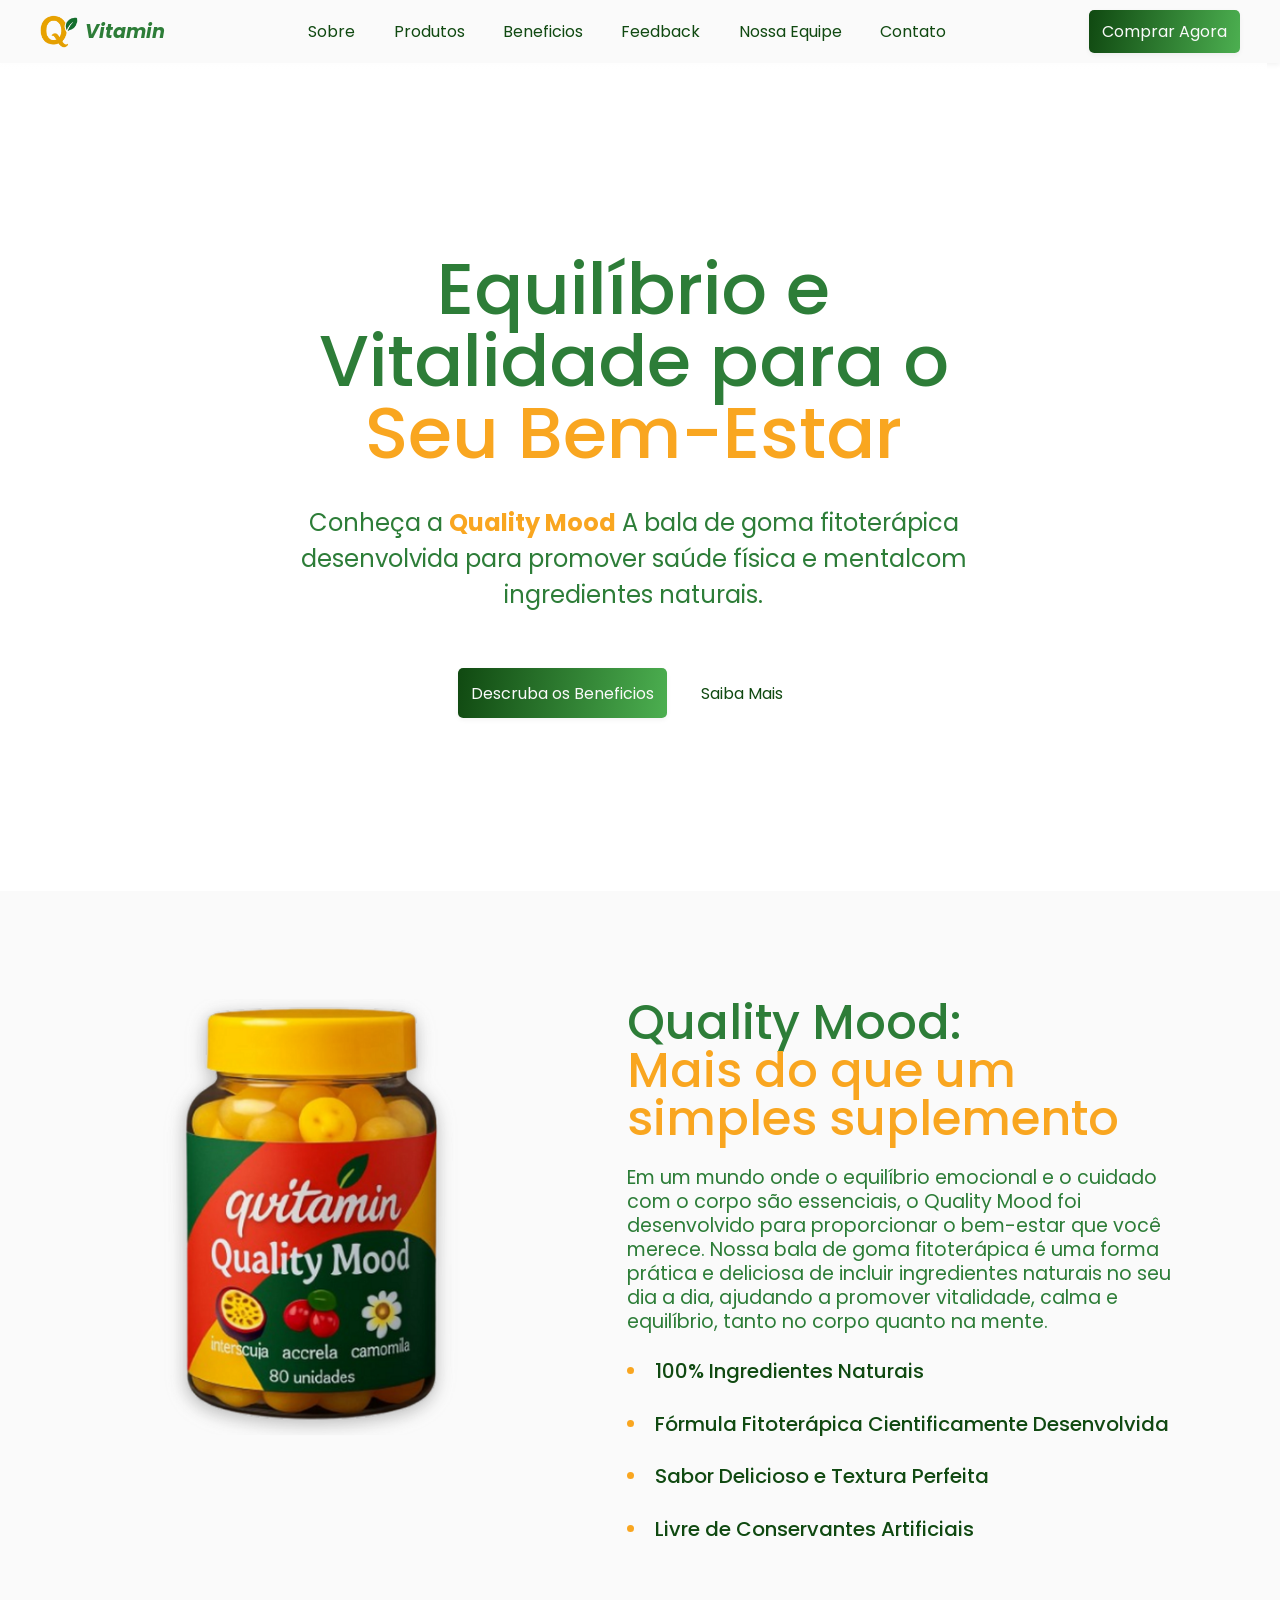
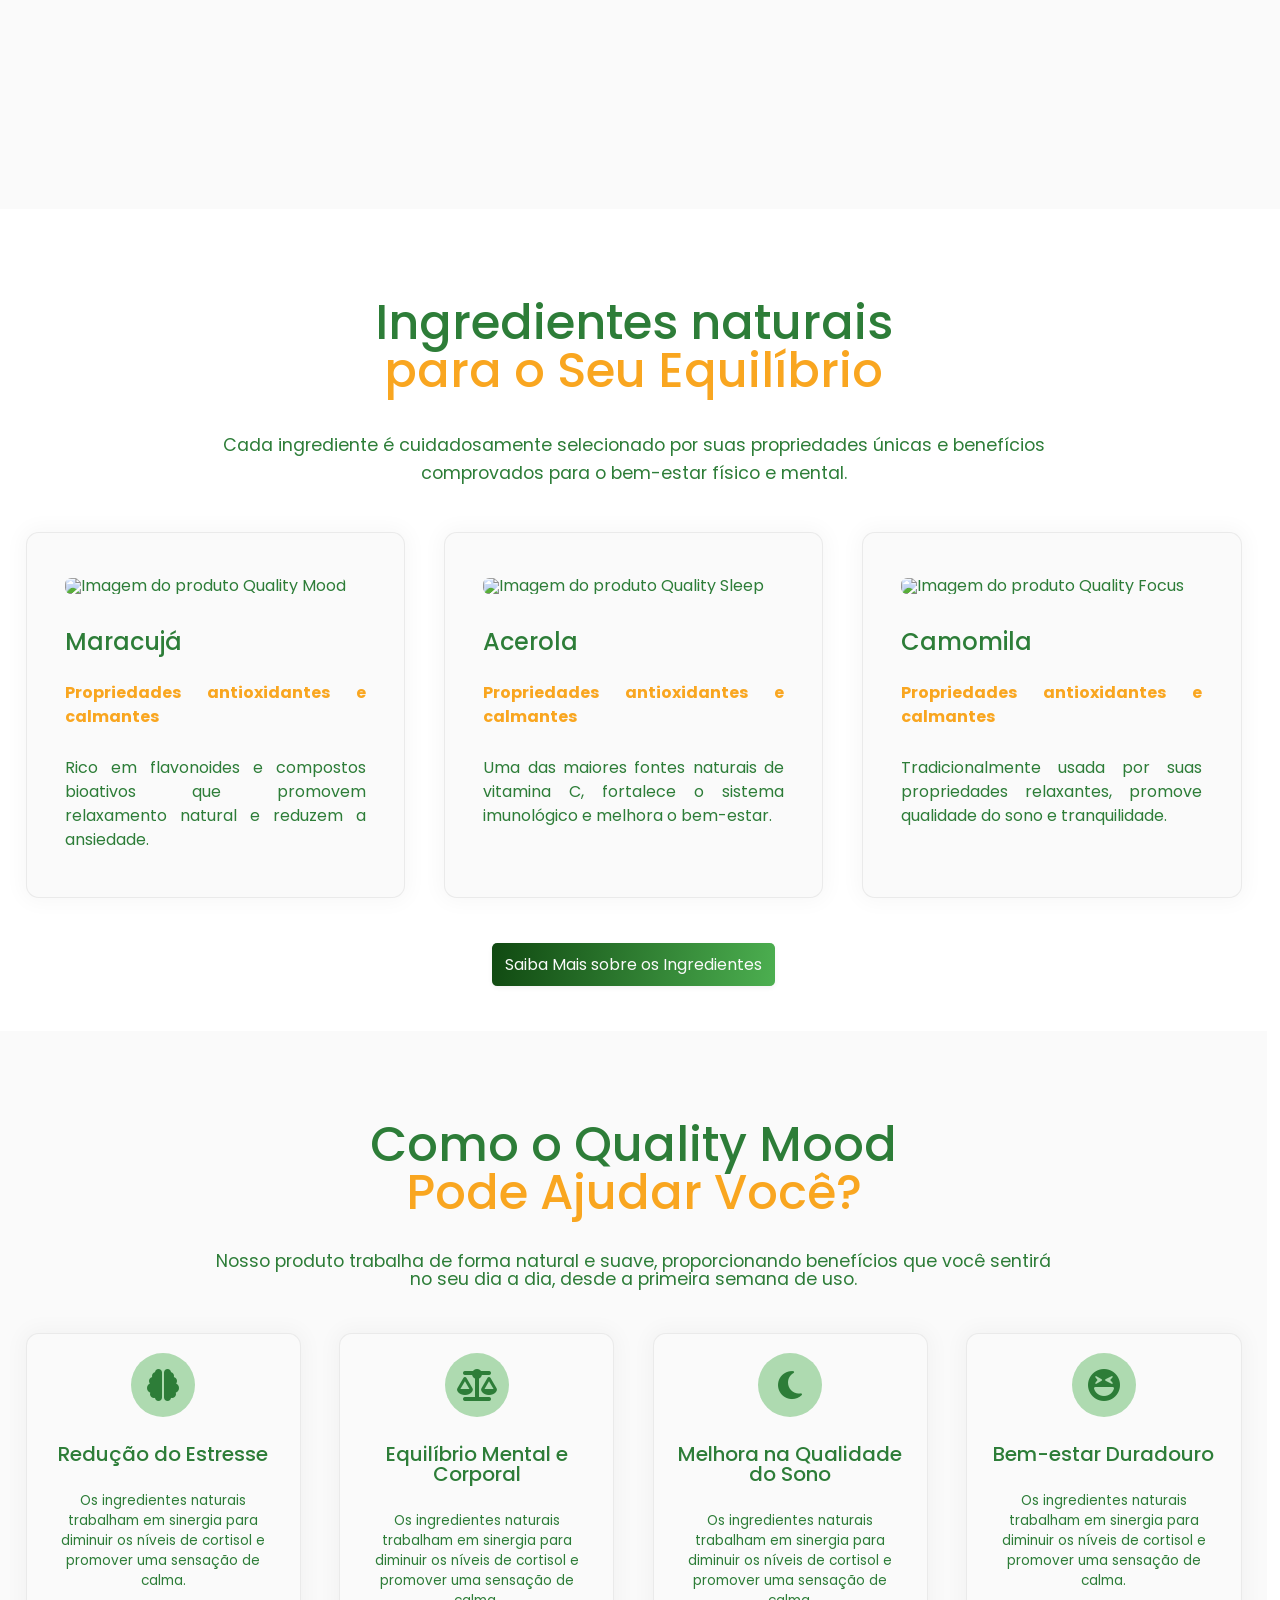
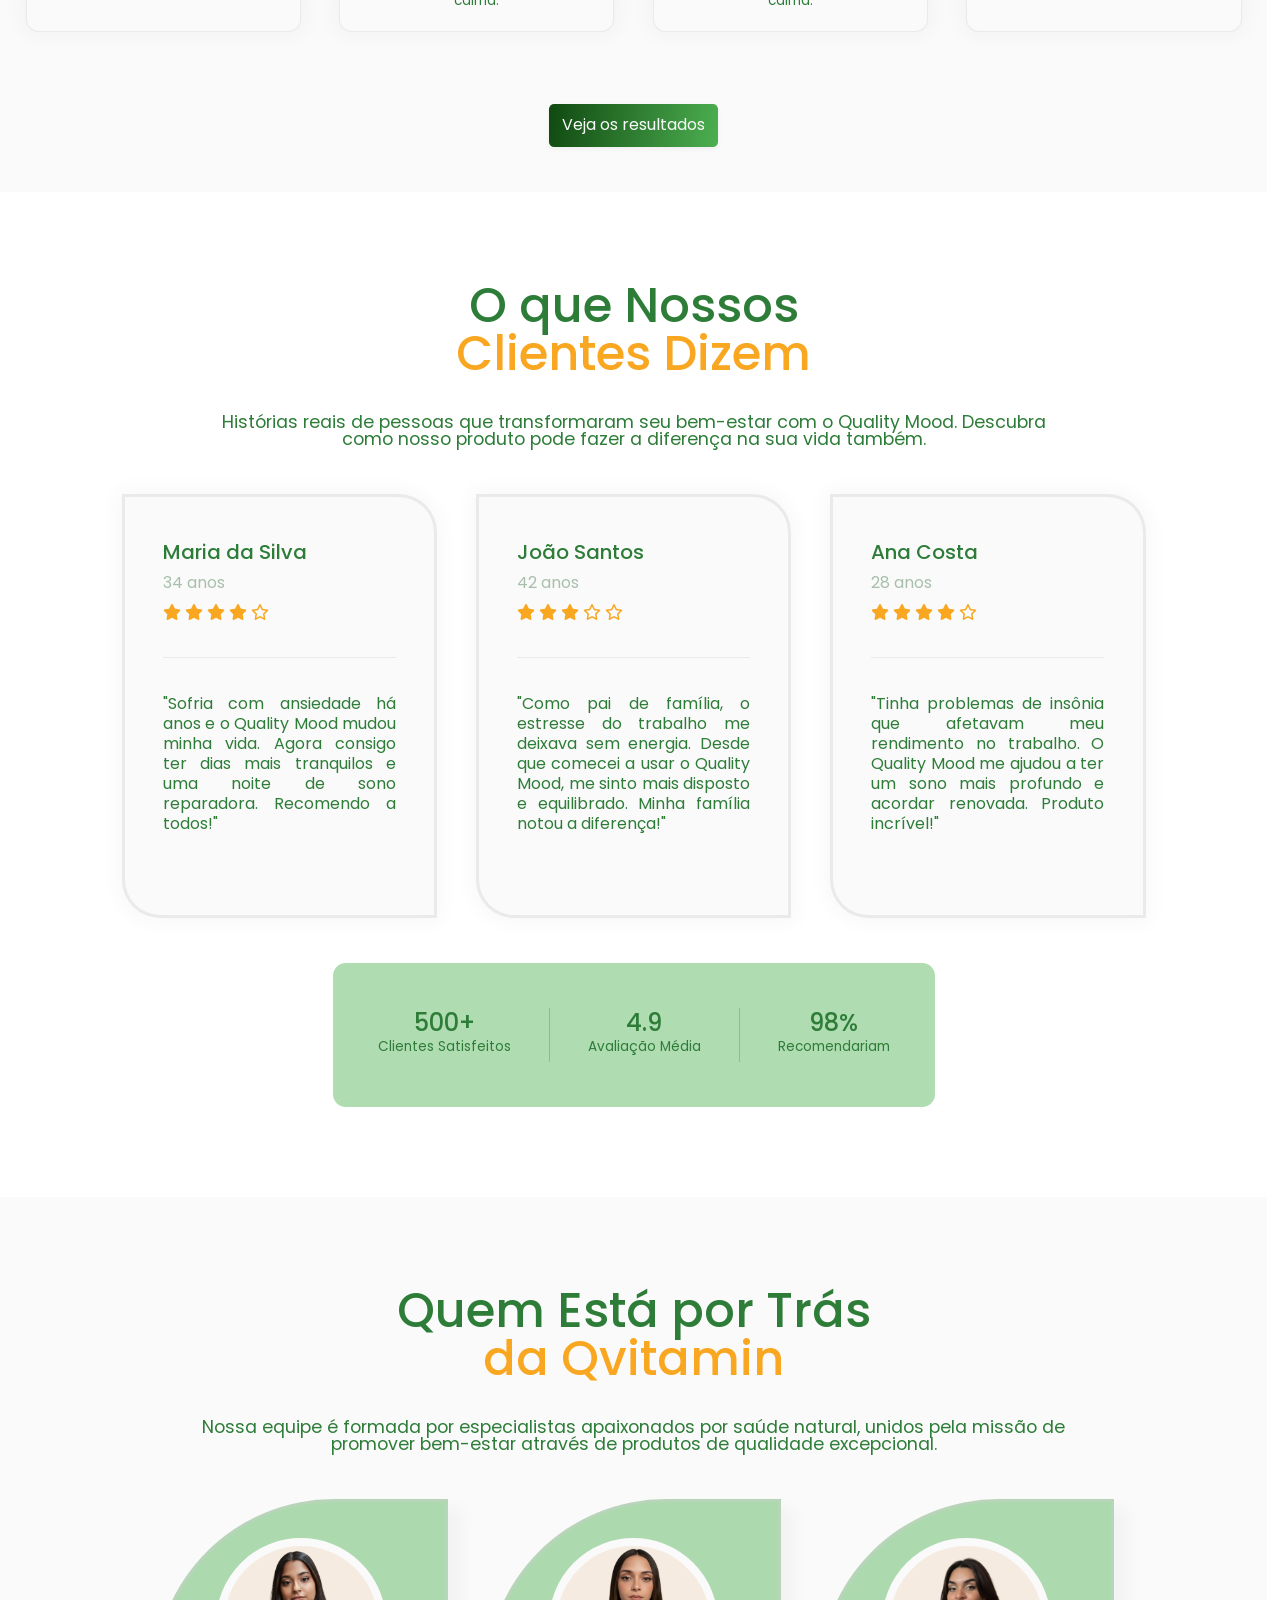
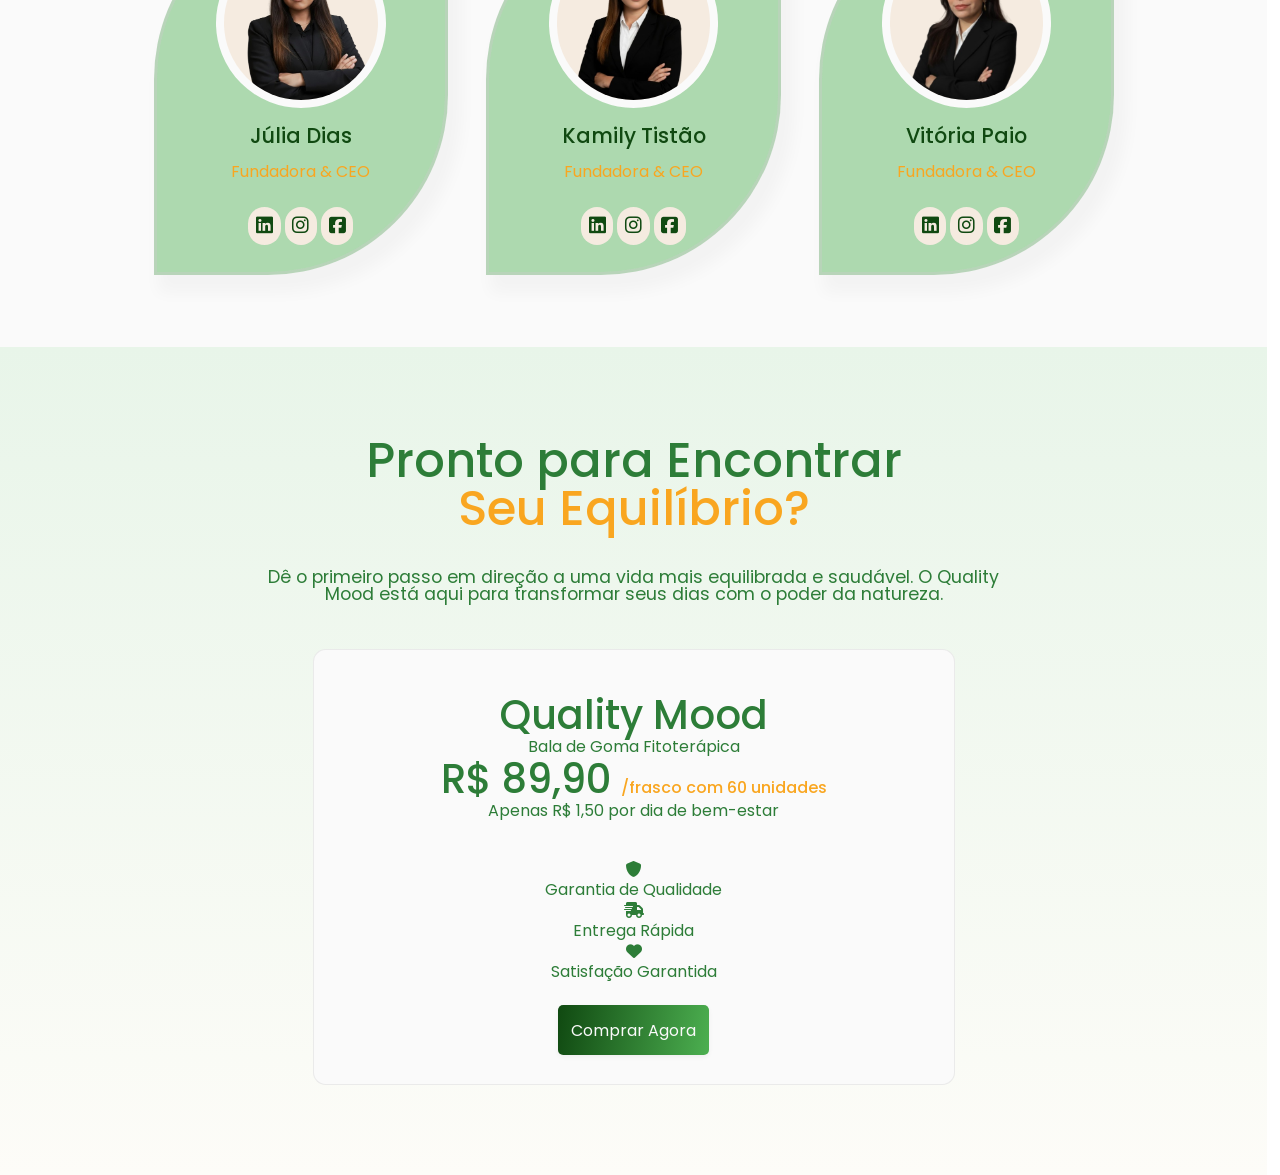
==== index.html @ 82fad027 "Atualizações em tamanhos" ====
<!DOCTYPE html>
<html lang="pt-br">

<head>
    <meta charset="UTF-8">
    <meta name="viewport" content="width=device-width, initial-scale=1.0">
    <meta name="description"
        content="Qvitamin apresenta o Quality Mood, a bala de goma fitoterápica feita com ingredientes naturais como maracujá, acerola e camomila. Promove equilíbrio, bem-estar, mais disposição e tranquilidade no dia a dia. Descubra uma forma saudável e deliciosa de cuidar de você.">
    <link rel="icon" type="image/png" href="../assets/img/logo.png">
    <link rel="stylesheet" href="./css/reset.css">
    <link rel="stylesheet" href="./css/style.css">
    <link rel="stylesheet" href="./css/default.css">
    <link rel="stylesheet" href="https://cdnjs.cloudflare.com/ajax/libs/font-awesome/6.5.0/css/all.min.css">
    <link rel="preconnect" href="https://fonts.googleapis.com">
    <link rel="preconnect" href="https://fonts.gstatic.com" crossorigin>
    <link
        href="https://fonts.googleapis.com/css2?family=Poppins:ital,wght@0,100;0,200;0,300;0,400;0,500;0,600;0,700;0,800;0,900;1,100;1,200;1,300;1,400;1,500;1,600;1,700;1,800;1,900&display=swap"
        rel="stylesheet">
    <title>QVitamin</title>
</head>

<body id="home">
    <header class="header-default">
        <nav>
            <div class="logo">
                <img src="./assets/img/logo.png" alt="Logo da QVitamin">
                <span>Vitamin</span>
            </div>
            <ul>
                <li><a href="#about">Sobre</a></li>
                <li><a href="#products">Produtos</a></li>
                <li><a href="#results">Beneficios</a></li>
                <li><a href="#feedback">Feedback</a></li>
                <li><a href="#about-team">Nossa Equipe</a></li>
                <li><a href="#">Contato</a></li>
            </ul>
            <a href="#" class="btn_default">Comprar Agora</a>
        </nav>
    </header>
    <main>
        <section class="hero">
            <div class="hero-section">
                <h1>Equilíbrio e Vitalidade para o <span>Seu Bem-Estar</span></h1>
                <p>Conheça a <span>Quality Mood</span> A bala de goma fitoterápica desenvolvida
                    para promover saúde física e mentalcom ingredientes naturais.</p>
                <a href="#" class="btn_default">Descruba os Beneficios</a>
                <a href="#" class="btn_second">Saiba Mais</a>
            </div>
        </section>
        <section class="section-about" id="about">
            <figure>
                <img src="./assets/img/real-product.svg" alt="Imagem do produto Quality Mood">
            </figure>
            <aside>
                <h2 class="subtitle">Quality Mood:</h2>
                <h2 class="subtitle"><span>Mais do que um simples suplemento</span></h2>
                <p>
                    Em um mundo onde o equilíbrio emocional e o cuidado com o corpo são essenciais, o Quality Mood foi
                    desenvolvido para proporcionar o bem-estar que você merece. Nossa bala de goma fitoterápica é uma
                    forma prática e deliciosa de incluir ingredientes naturais no seu dia a dia, ajudando a promover
                    vitalidade, calma e equilíbrio, tanto no corpo quanto na mente.
                </p>
                <li>100% Ingredientes Naturais</li>
                <li>Fórmula Fitoterápica Cientificamente Desenvolvida</li>
                <li>Sabor Delicioso e Textura Perfeita</li>
                <li>Livre de Conservantes Artificiais</li>
            </aside>
        </section>
        <section class="section-products" id="products">
            <header>
                <h2 class="subtitle">Ingredientes naturais</h2>
                <h2 class="subtitle"><span>para o Seu Equilíbrio</span></h2>
                <p>Cada ingrediente é cuidadosamente selecionado por suas propriedades únicas e benefícios</p>
                <p>comprovados para o bem-estar físico e mental.</p>
            </header>
            <div>
                <article>
                    <img src="./assets/img/img_product_maracurjá.jpg" alt="Imagem do produto Quality Mood">
                    <h2>Maracujá</h2>
                    <p><span>Propriedades antioxidantes e calmantes</span></p>
                    <p>Rico em flavonoides e compostos bioativos que promovem relaxamento natural e reduzem a ansiedade.
                    </p>
                </article>
                <article>
                    <img src="./assets/img/img_product_acerola_3.jpg" alt="Imagem do produto Quality Sleep">
                    <h2>Acerola</h2>
                    <p><span>Propriedades antioxidantes e calmantes</span></p>
                    <p>Uma das maiores fontes naturais de vitamina C, fortalece o sistema imunológico e melhora o
                        bem-estar.</p>
                </article>
                <article>
                    <img src="./assets/img/img_product_camomila.jpg" alt="Imagem do produto Quality Focus">
                    <h2>Camomila</h2>
                    <p><span>Propriedades antioxidantes e calmantes</span></p>
                    <p>Tradicionalmente usada por suas propriedades relaxantes, promove qualidade do sono e
                        tranquilidade.</p>
                </article>
            </div>
            <div class="btn_center">
                <a href="#" class="btn_default">Saiba Mais sobre os Ingredientes</a>
            </div>
        </section>
        <section class="section-results" id="results">
            <header>
                <h2 class="subtitle">Como o Quality Mood</h2>
                <h2 class="subtitle"><span>Pode Ajudar Você?</span></h2>
                <p>Nosso produto trabalha de forma natural e suave, proporcionando benefícios que você sentirá</p>
                <p>no seu dia a dia, desde a primeira semana de uso.</p>
            </header>
            <div>
                <article>
                    <i class="fa-solid fa-brain" alt="Icone Cerebro"></i>
                    <h3>Redução do Estresse</h3>
                    <p>Os ingredientes naturais trabalham em sinergia para diminuir os níveis de cortisol e promover uma
                        sensação de calma.</p>
                </article>
                <article>
                    <i class="fa-solid fa-scale-balanced" alt="Icone Balança"></i>
                    <h3>Equilíbrio Mental e Corporal</h3>
                    <p>Os ingredientes naturais trabalham em sinergia para diminuir os níveis de cortisol e promover uma
                        sensação de calma.</p>
                </article>
                <article>
                    <i class="fa-solid fa-moon" alt="Icone Lua"></i>
                    <h3>Melhora na Qualidade do Sono</h3>
                    <p>Os ingredientes naturais trabalham em sinergia para diminuir os níveis de cortisol e promover uma
                        sensação de calma.</p>
                </article>
                <article>
                    <i class="fa-solid fa-face-laugh-squint" alt="Icone happy"></i>
                    <h3>Bem-estar Duradouro</h3>
                    <p>Os ingredientes naturais trabalham em sinergia para diminuir os níveis de cortisol e promover uma
                        sensação de calma.</p>
                </article>
            </div>
            <div class="btn_center">
                <a href="#" class="btn_default">Veja os resultados</a>
            </div>
        </section>
        <section class="section-feedback" id="feedback">
            <header>
                <h2 class="subtitle">O que Nossos</h2>
                <h2 class="subtitle"><span>Clientes Dizem</span></h2>
                <p>Histórias reais de pessoas que transformaram seu bem-estar com o Quality Mood. Descubra</p>
                <p>como nosso produto pode fazer a diferença na sua vida também.</p>
            </header>
            <div>
                <article>
                    <h3>Maria da Silva</h3>
                    <p>34 anos</p>
                    <span>
                        <i class="fa-solid fa-star" alt="Icone Estrela"></i>
                        <i class="fa-solid fa-star" alt="Icone Estrela"></i>
                        <i class="fa-solid fa-star" alt="Icone Estrela"></i>
                        <i class="fa-solid fa-star" alt="Icone Estrela"></i>
                        <i class="fa-regular fa-star" alt="Icone Estrela"></i>
                    </span>
                    <span>
                        <p>"Sofria com ansiedade há anos e o Quality Mood mudou minha vida. Agora consigo ter dias mais
                            tranquilos e uma noite de sono reparadora. Recomendo a todos!"</p>
                    </span>
                </article>
                <article>
                    <h3>João Santos</h3>
                    <p>42 anos</p>
                    <span>
                        <i class="fa-solid fa-star" alt="Icone Estrela"></i>
                        <i class="fa-solid fa-star" alt="Icone Estrela"></i>
                        <i class="fa-solid fa-star" alt="Icone Estrela"></i>
                        <i class="fa-regular fa-star" alt="Icone Estrela"></i>
                        <i class="fa-regular fa-star" alt="Icone Estrela"></i>
                    </span>
                    <span>
                        <p>"Como pai de família, o estresse do trabalho me deixava sem energia. Desde que comecei a usar
                            o
                            Quality Mood, me sinto mais disposto e equilibrado. Minha família notou a diferença!"</p>
                    </span>
                </article>
                <article>
                    <h3>Ana Costa</h3>
                    <p>28 anos</p>
                    <span>
                        <i class="fa-solid fa-star" alt="Icone Estrela"></i>
                        <i class="fa-solid fa-star" alt="Icone Estrela"></i>
                        <i class="fa-solid fa-star" alt="Icone Estrela"></i>
                        <i class="fa-solid fa-star" alt="Icone Estrela"></i>
                        <i class="fa-regular fa-star" alt="Icone Estrela"></i>
                    </span>
                    <span>
                        <p>"Tinha problemas de insônia que afetavam meu rendimento no trabalho. O Quality Mood me ajudou
                            a
                            ter um sono mais profundo e acordar renovada. Produto incrível!"</p>
                    </span>
                </article>
            </div>
            <div class="card-media-feedback" id="">
                <article>
                    <h2>500+</h2>
                    <p>Clientes Satisfeitos</p>
                </article>
                <span></span>
                <article>
                    <h2>4.9</h2>
                    <p>Avaliação Média</p>
                </article>
                <span></span>
                <article>
                    <h2>98%</h2>
                    <P>Recomendariam</P>
                </article>
            </div>
        </section>
        <section class="section-team">
            <header>
                <h2 class="subtitle">Quem Está por Trás</h2>
                <h2 class="subtitle"><span>da Qvitamin</span></h2>
                <p>Nossa equipe é formada por especialistas apaixonados por saúde natural, unidos pela missão de</p>
                <p>promover bem-estar através de produtos de qualidade excepcional.</p>
            </header>
            <div>
                <article>
                    <img src="./assets/img/img_team_1.png" alt="Imagem do membro da equipe">

                    <h3>Júlia Dias</h3>
                    <p>Fundadora & CEO</p>
                    <span>
                        <a href="#"><i class="fa-brands fa-linkedin" alt="Icone Linkedin"></i></a>
                        <a href="#"><i class="fa-brands fa-instagram" alt="Icone Instagram"></i></a>
                        <a href=""><i class="fa-brands fa-square-facebook"></i></a>
                    </span>
                </article>
                <article>
                    <img src="./assets/img/img_team_2.png" alt="Imagem do membro da equipe">
                    <h3>Kamily Tistão</h3>
                    <p>Fundadora & CEO</p>
                    <span>
                        <a href="#"><i class="fa-brands fa-linkedin" alt="Icone Linkedin"></i></a>
                        <a href="#"><i class="fa-brands fa-instagram" alt="Icone Instagram"></i></a>
                        <a href=""><i class="fa-brands fa-square-facebook"></i></a>
                    </span>
                </article>
                <article>
                    <img src="./assets/img/img_team_3.png" alt="Imagem do membro da equipe">

                    <h3>Vitória Paio</h3>
                    <p>Fundadora & CEO</p>
                    <span>
                        <a href="#"><i class="fa-brands fa-linkedin" alt="Icone Linkedin"></i></a>
                        <a href="#"><i class="fa-brands fa-instagram" alt="Icone Instagram"></i></a>
                        <a href=""><i class="fa-brands fa-square-facebook"></i></a>
                    </span>
                </article>
        </section>
        <section class="section-buy">
            <header>
                <h2 class="subtitle">Pronto para Encontrar</h2>
                <h2 class="subtitle"><span>Seu Equilíbrio?</span></h2>
                <p>Dê o primeiro passo em direção a uma vida mais equilibrada e saudável. O Quality</p>
                <p>Mood está aqui para transformar seus dias com o poder da natureza.</p>
            </header>
            <div class="section-buy-content">
                <div class="section-buy-price">
                    <h3>Quality Mood</h3>
                    <p>Bala de Goma Fitoterápica</p>
                    <h3>R$ 89,90 <span> /frasco com 60 unidades</span></h3>
                    <p><span>Apenas R$ 1,50 por dia de bem-estar</span></p>
                </div>
                <div class="section-buy-info">
                    <i class="fa-solid fa-shield"></i>
                    <p>Garantia de Qualidade</p>
                    <i class="fa-solid fa-truck-fast"></i>
                    <p>Entrega Rápida</p>
                    <i class="fa-solid fa-heart"></i>
                    <p>Satisfação Garantida</p>
                </div>
                <div class="btn_center">
                    <a href="#" class="btn_default">Comprar Agora</a>
                </div>
            </div>
        </section>
    </main>
    <footer>

    </footer>
</body>
---- css/style.css ----
/* Animação para o Texto */
@keyframes fadeUp {
    from {
        opacity: 0;
        transform: translateY(2vw);
        /* começa mais abaixo */
    }
    to {
        opacity: 1;
        transform: translateY(0);
        /* posição normal */
    }
}
 html {
    scroll-behavior: smooth;
}

/* Global Styles */
body {
    font-family: 'Poppins', sans-serif;
    margin: 0;
    padding: 0;
}
/* Header Styles */
.header-default {
    background-color: #fafafa;
    color: #104911;
    text-align: center;
    padding: 10px 40px;
    box-shadow: 0 2px 5px rgba(0, 0, 0, 0.05);
}
nav {
    display: flex;
    justify-content: space-between;
    align-items: center;
}
nav ul {
    list-style: none;
    display: flex;
    gap: 3vw;
}
nav ul li a {
    text-decoration: none;
    font-size: 1rem;
    transition: color 0.3s;
    color: #104911;
}
nav ul li a:hover {
    color: #4CAF50;
    font-weight: bold;
}

/*Logo Styles*/
.logo {
    display: flex;
    align-items: center;
    gap: 0.5vw;
}
.logo img {
    width: 3vw;
}
.logo span {
    font-weight: bold;
    font-style: italic;
    color: #2d7d38;
    font-size: 1.2rem;
}

/* Button Styles */
.btn_default {
    background: linear-gradient(99deg, #104911, #4CAF50);
    color: #fafafa;
    padding: 1.5vh 1vw;
    border-radius: 0.4vw;
    box-shadow: 0 2px 5px rgba(0, 0, 0, 0.05);
    text-decoration: none;
    transition: 0.5s;
}
.btn_default:hover {
    transform: scale(1.01);
    font-weight: bold;
}

/* Main Content Styles */
.hero {
    width: 99vw;
    height: 92vh;
    display: flex;
    align-items: center;
    flex-direction: column;
    justify-content: center;
    background-image: linear-gradient(rgba(255, 255, 255, 0.933), rgba(255, 255, 255, 0.801)), url(../assets/img/img_Content_1.jpg);
    background-size: cover;
    background-position: center;
    background-repeat: no-repeat;
    background-attachment: fixed;
}
.hero-section {
    width: 55vw;
    text-align: center;
    position: relative;
    color: #2d7d38;
}
.hero-section h1 {
    font-size: 4.5rem;
    margin-block-end: 4vh;
    animation: fadeUp 1.5s ease-out;
}
.hero-section h1 span {
    color: #F9A620;
}
.hero-section p {
    font-size: 1.5rem;
    line-height: 2rem;
    line-height: 1.5;
    margin-block-end: 8vh;
    animation: fadeUp 1.5s ease-out;
}
.hero-section p span {
    font-weight: bold;
    color: #F9A620;
}
.hero-section a {
    margin: 0.2vw;
}
.btn_second {
    background: rgba(255, 255, 255, 0.9);
    color: #104911;
    padding: 1.5vh 2vw;
    border-radius: 6px;
    text-decoration: none;
    transition: 0.5s;
}
.btn_second:hover {
    background: #F9A620;
    color: #fafafa;
    transform: scale(1.01);
    font-weight: bold;
}

/*Section-About */
.section-about {
    /* width: 99vw; */
    height: 90vh;
    display: flex;
    padding-block-start: 12vh;
    justify-content: center;
    background-color: #fafafa;
    gap: 3vw;
    color: #2d7d38;
}
.section-about figure {
    width: 40vw;
    height: 80vh;
    display: flex;
    align-items: start;
    justify-content: center;
    /* background-color: #ccc;
    border-radius: 1vw;
    box-shadow: 0px 0px 20px 10px rgba(0, 0, 0, 0.05); */
}
.section-about figure img {
    width: 35vw;
}
.section-about aside{
    width: 45vw;
    padding: 0 2vw;
    /* background-color: aqua; */
}
.section-about p {
    font-size: 1.2rem;
    line-height: 1.5rem;
    margin-block-start: 2.5vh;
}
.section-about aside li{
    list-style: inside;
    margin-block-start: 2.5vh;
    line-height: 1.5;
    font-size: 1.25rem;
    font-weight: 500;
    color: #104911;
}
.section-about aside li::marker{
    color: #F9A620;
}

/* Product Section */
.section-products {
    width: 99vw;
    display: flex;
    flex-direction: column;
    align-items: center;
    text-align: center;
    padding-block: 10vh 0;
    background-color: #fff;
    color: #2d7d38;
}
.section-products header{
    width: 99vw;
}
.section-products header h2 span{
    display: block;
    margin-block-end: 4vh;
}
.section-products p{
    font-size: 1.1rem;
    line-height: 1.75rem;
    animation: fadeUp 1.5s ease-out;
}
.section-products div{
    width: 95vw;
    padding: 5vh 0;
    display: flex;
    gap: 3vw;
    justify-content: space-between;
}
.section-products article{
    width: 30vw;
    padding: 5vh 3vw;
    border-radius: 1vw;
    background-color: #fafafa;
    border: solid 1px #cccccc59;
    text-align:justify;
    transition: all 0.5s ease; 
    box-shadow: 0 0 1.25rem 0.3125rem rgba(0, 0, 0, 0.03);
}
.section-products article:hover{
    transform: translateY(-0.5rem);
    background-color: #f5ebe04b;
    box-shadow: 0 1rem 1.25rem rgba(0, 0, 0, 0.03);
}
.section-products article img{
    width: 23.5vw;
    border-radius: 0.5vw;
    margin-block-end: 4vh;
}
.section-products article p span{
    font-weight: bold;
    color: #F9A620;
}
.section-products article p{
    font-size: 1rem;
    line-height: 1.5rem;
    margin-block-start: 3vh;
    color: #2d7d38;
}
.section-products .btn_center{
    display: flex;
    justify-content: center;
    padding: 0 0 5vh;
}

/* Section Results */
.section-results{
    width: 99vw;
    display: flex;
    flex-direction: column;
    align-items: center;
    text-align: center;
    padding-block: 10vh 0;
    background-color: #fafafa;
    color: #2d7d38;
}
.section-results header{
    width: 99vw;
}
.section-results header h2 span{
    display: block;
    margin-block-end: 4vh;
}
.section-results div{
    width: 95vw;
    padding: 5vh 0;
    display: flex;
    gap: 3vw;
    justify-content: space-between;
}
.section-results article{
    padding: 1.5vw;
    display: flex;
    flex-direction: column;
    align-items: center;
    gap: 3vh;
    border-radius: 1vw;
    background-color: #fafafa;
    border: solid 1px #cccccc59;
    transition: all 0.5s ease; 
    box-shadow: 0 0 1.25rem 0.3125rem rgba(0, 0, 0, 0.03);
}
.section-results header p{
    font-size: 1.1rem;
    animation: fadeUp 1.5s ease-out;
}
.section-results article p{
    font-size: 0.85rem;
    line-height: 1.25rem;
    animation: fadeUp 1.5s ease-out;
}
.section-results article i{
    width: 5vw;
    height: 5vw;
    font-size: 2rem;
    display: flex;
    align-items: center;
    justify-content: center;
    border-radius: 50vw;
    background-color: #4caf5070;
    transition: all 0.5s ease; 
}
.section-results article:hover{
    background-color: #4caf50;
    color: #fafafa;
    transform: translateY(-0.5rem);
    box-shadow: 0 0 1.25rem 0.3125rem rgba(0, 0, 0, 0.03);
}
.section-results article:hover i{
    background-color: #fafafa;
    color: #4caf50;
    transform: rotate(10deg) scale(1.1);
}
.section-results .btn_center{
    display: flex;
    justify-content: center;
    padding: 3vh 0 5vh;
}

/*section Feedback */

.section-feedback{
    width: 99vw;
    display: flex;
    flex-direction: column;
    align-items: center;
    text-align: center;
    padding: 10vh 0 10vh 0;
    background-color: #fff;
    color: #2d7d38;
}
.section-feedback header{
    width: 99vw;
}
.section-feedback header h2 span{
    display: block;
    margin-block-end: 4vh;
}
.section-feedback header p{
    font-size: 1.1rem;
    animation: fadeUp 1.5s ease-out;
}
.section-feedback div{
    width: 80vw;
    padding: 5vh 0;
    display: flex;
    gap: 3vw;
    justify-content: space-between;
}
.section-feedback article{
    width: 25vw;
    padding: 5vh 3vw;
    display: flex;
    flex-direction: column;
    background-color: #fafafa;
    border: solid 3px #cccccc59;
    border-radius: 0 3vw 0 3vw;
    text-align:justify;
    transition: all 0.5s ease; 
    box-shadow: 0 0 1.25rem 0.3125rem rgba(0, 0, 0, 0.03);
}   
.section-feedback article p{
    font-size: 1rem;
    line-height: 1.5rem;
    color: #a8bfab;
    padding: 1vh 0;
}
.section-feedback article span p{
    font-size: 1rem;
    line-height: 1.25rem;
    padding: 4vh 0 0 0;
    color: #2d7d38;
    border-top: solid 1px #cccccc59;
}
.section-feedback article span{
    color: #F9A620;
    margin: 0 0 4vh;
}
.section-feedback article:hover{
    border-color: #4caf50;
    transform: scale(1.02);
    transform: rotate(1deg) scale(1.02);
    box-shadow: 0 0 1.25rem 0.3125rem rgba(0, 0, 0, 0.03);
}
.section-feedback .card-media-feedback{
    width: 40vw;
    display: flex;
    justify-content: center;
    align-items: center;
    gap: 3vw;
    padding: 5vh;     
    background-color: #4caf5070;
    border-radius: 1vw;
}
.section-feedback .card-media-feedback article{
    width: auto;
    padding: 0;
    background-color: transparent;
    border: none;
    box-shadow: none;
    text-align: center;
}
.section-feedback .card-media-feedback article p{
    color: #2d7d38;
    font-size: 0.85rem;
    padding: 0;
}
.section-feedback .card-media-feedback article:hover{
    border: none;
    transform: none;
    box-shadow: none;
}
.section-feedback .card-media-feedback span{
    height: 6vh;
    width: 0.01vw;
    background-color: rgba(46, 125, 50, 0.3);
}

/*Section Team */

.section-team{
    width: 99vw;
    display: flex;
    flex-direction: column;
    align-items: center;
    text-align: center;
    padding-block: 10vh 0;
    background-color: #fafafa;
    color: #2d7d38;
}
.section-team header{
    width: 99vw;
}
.section-team header h2 span{
    display: block;
    margin-block-end: 4vh;
}
.section-team header p{
    font-size: 1.1rem;
    animation: fadeUp 1.5s ease-out;
}
.section-team div{
    width: 75vw;
    padding: 5vh 0 8vh;
    display: flex;
    gap: 3vw;
    align-items: center;
    justify-content: space-between;
}
.section-team article{
    width: 25vw;
    padding: 4vh 1vw;
    display: flex;
    flex-direction: column;
    align-items: center;
    gap: 2vh;
    border-radius: 1vw;
    border: solid 3px #cccccc59;
    background-color: #4caf5070;
    border-radius: 20vh 0 20vh 0;
    box-shadow: 0.56rem 0.81rem 1rem 0.31rem rgba(0, 0, 0, 0.03);
    transition: all 0.5s ease-out; 
}
.section-team article img{
    width: 12vw;
    border-radius: 50vw;    
    border: solid 0.5rem #fafafa;
    background: linear-gradient(to bottom, #e8f5e9, #fdfcf8);
    background: #f5ebe0;
    transition: all 0.5s ease-out; 
}
.section-team article:hover{
    transform: scale(1.01);
    box-shadow: 0 0 1.25rem 0.3125rem rgba(0, 0, 0, 0.03);
}
.section-team article:hover img{
    border: solid 0.5rem #f5ebe0;
}
.section-team article h3{
    font-size: 1.3rem;
    color: #104911;
}
.section-team article p{
    font-size: 1rem;
    color: #F9A620;
    margin-block-end: 2vh;
}
.section-team article span a{
    color: #104911;
    font-size: 1.2rem;
    gap: 1vw;    
    transition: all 0.5s ease-out; 
    background-color: #f5ebe0;
    padding: 0.6vh 0.6vw;
    border-radius: 50vw;
}
.section-team article span a:hover{
    color: #f5ebe0;
    background-color: #F9A620;

}

/* Section buy*/
.section-buy{
    width: 99vw;
    display: flex;
    flex-direction: column;
    align-items: center;
    justify-content: center;
    text-align: center;
    padding-block: 10vh 10vh;
    background: linear-gradient(to bottom, #e8f5e9, #fdfcf8);
    color: #2d7d38;
}
.section-buy header{
    width: 99vw;
    margin-block-end: 5vh;
}
.section-buy h2 span{
    display: block;
    margin-block-end: 4vh;
}
.section-buy p{
    font-size: 1.1rem;
    animation: fadeUp 1.5s ease-out;
}
.section-buy .section-buy-content{
    width: 50vw;
    display: flex;
    align-items: center;
    justify-content: center;
    flex-direction: column;
    gap: 3vw;
    padding: 5vh 0;
    border-radius: 1vw;
    background-color: #fafafa;
    border: solid 1px #cccccc59;
}
.section-buy .section-buy-content p{
    font-size: 1rem;
    line-height: 1.5rem;
    color: #2d7d38;
}
.section-buy .section-buy-price h3{
    font-size: 2.5rem;
}
.section-buy .section-buy-price h3 span{
    font-size: 1rem;
    color: #F9A620;
}
---- css/default.css ----
h1 {
  font-size: 2rem; /* tamanho base para qualquer h1 */
  font-weight: 500;
}
h2 {
  font-size: 1.5rem;
  font-weight: 500;
}
h3 {
  font-size: 1.25rem;
  font-weight: 500;
}
.subtitle {
    font-size: 3rem;
    color: #2d7d38;
    animation: fadeUp 1.5s ease-out;
}
.subtitle span {
    color: #F9A620;
}
/* 
    background: #4CAF50;
    background: radial-gradient(circle, rgba(76, 175, 80, 1) 0%, rgba(16, 73, 17, 1) 100%); */
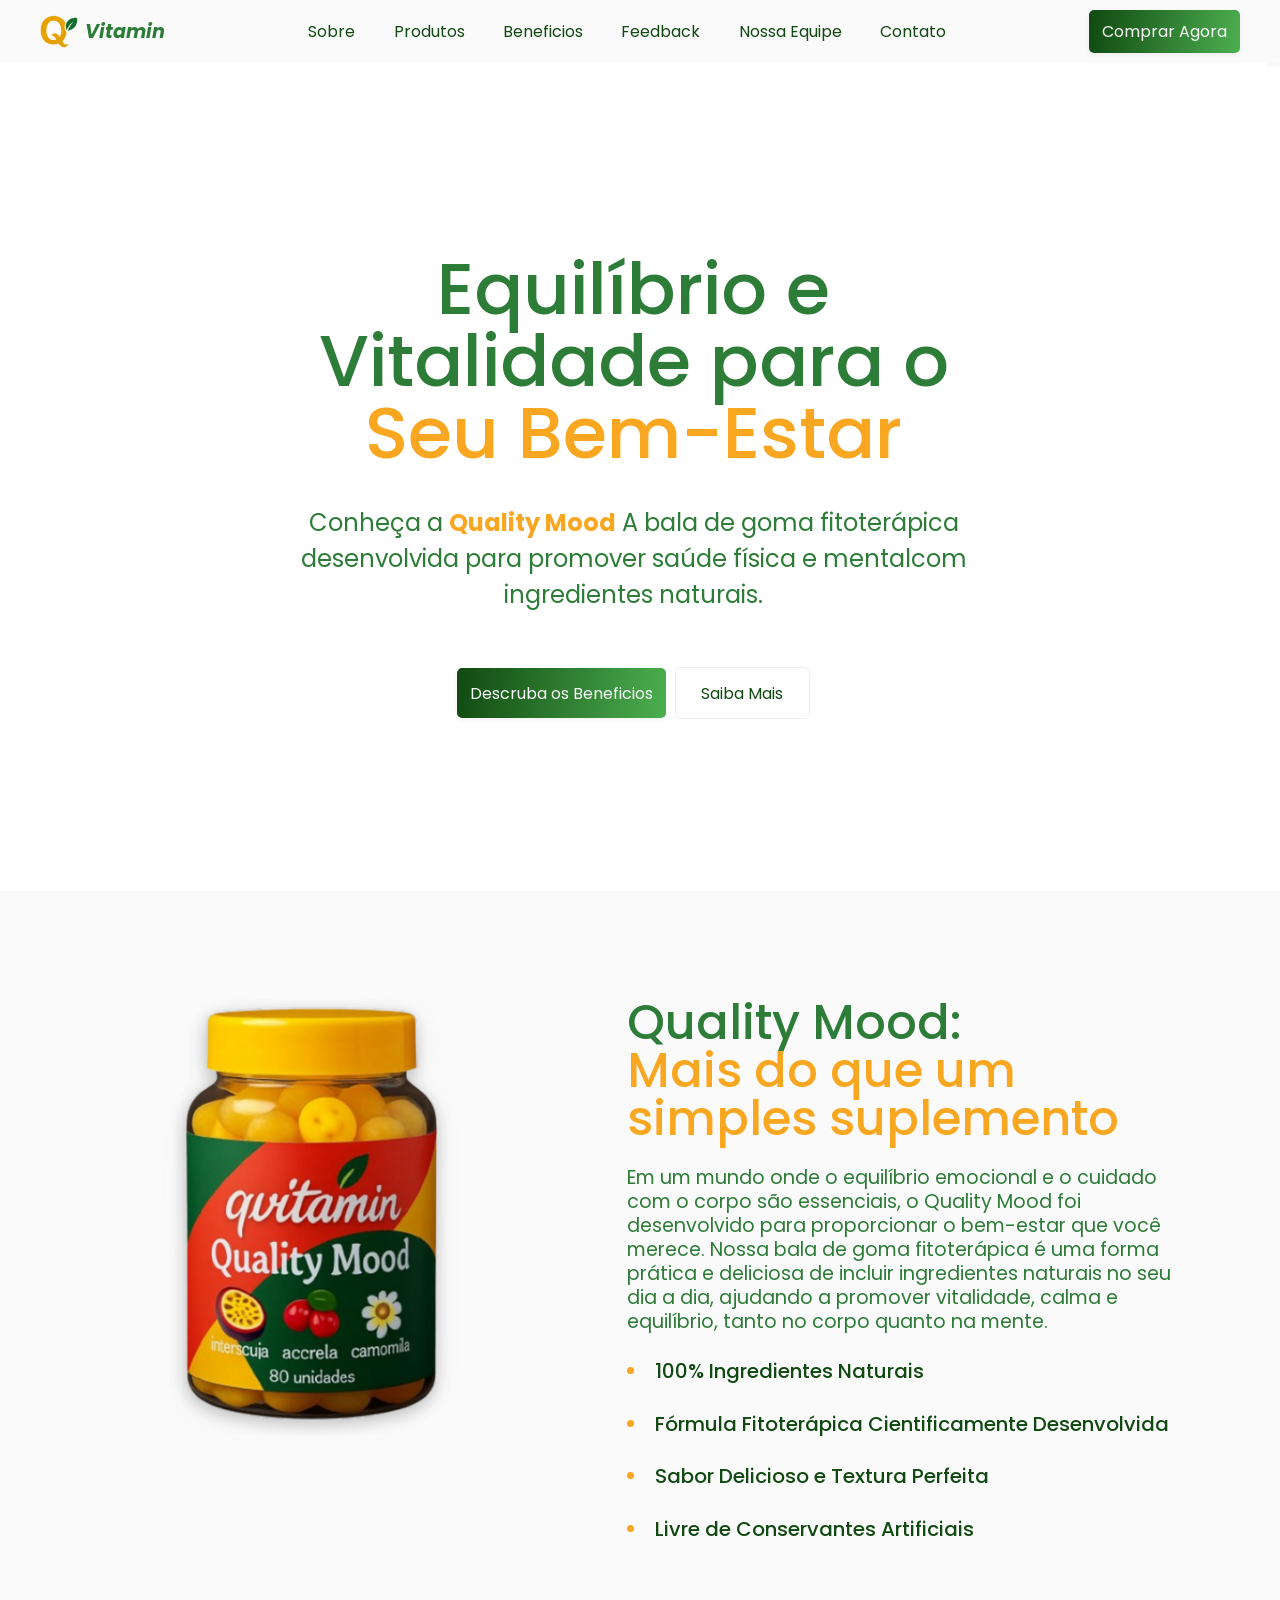
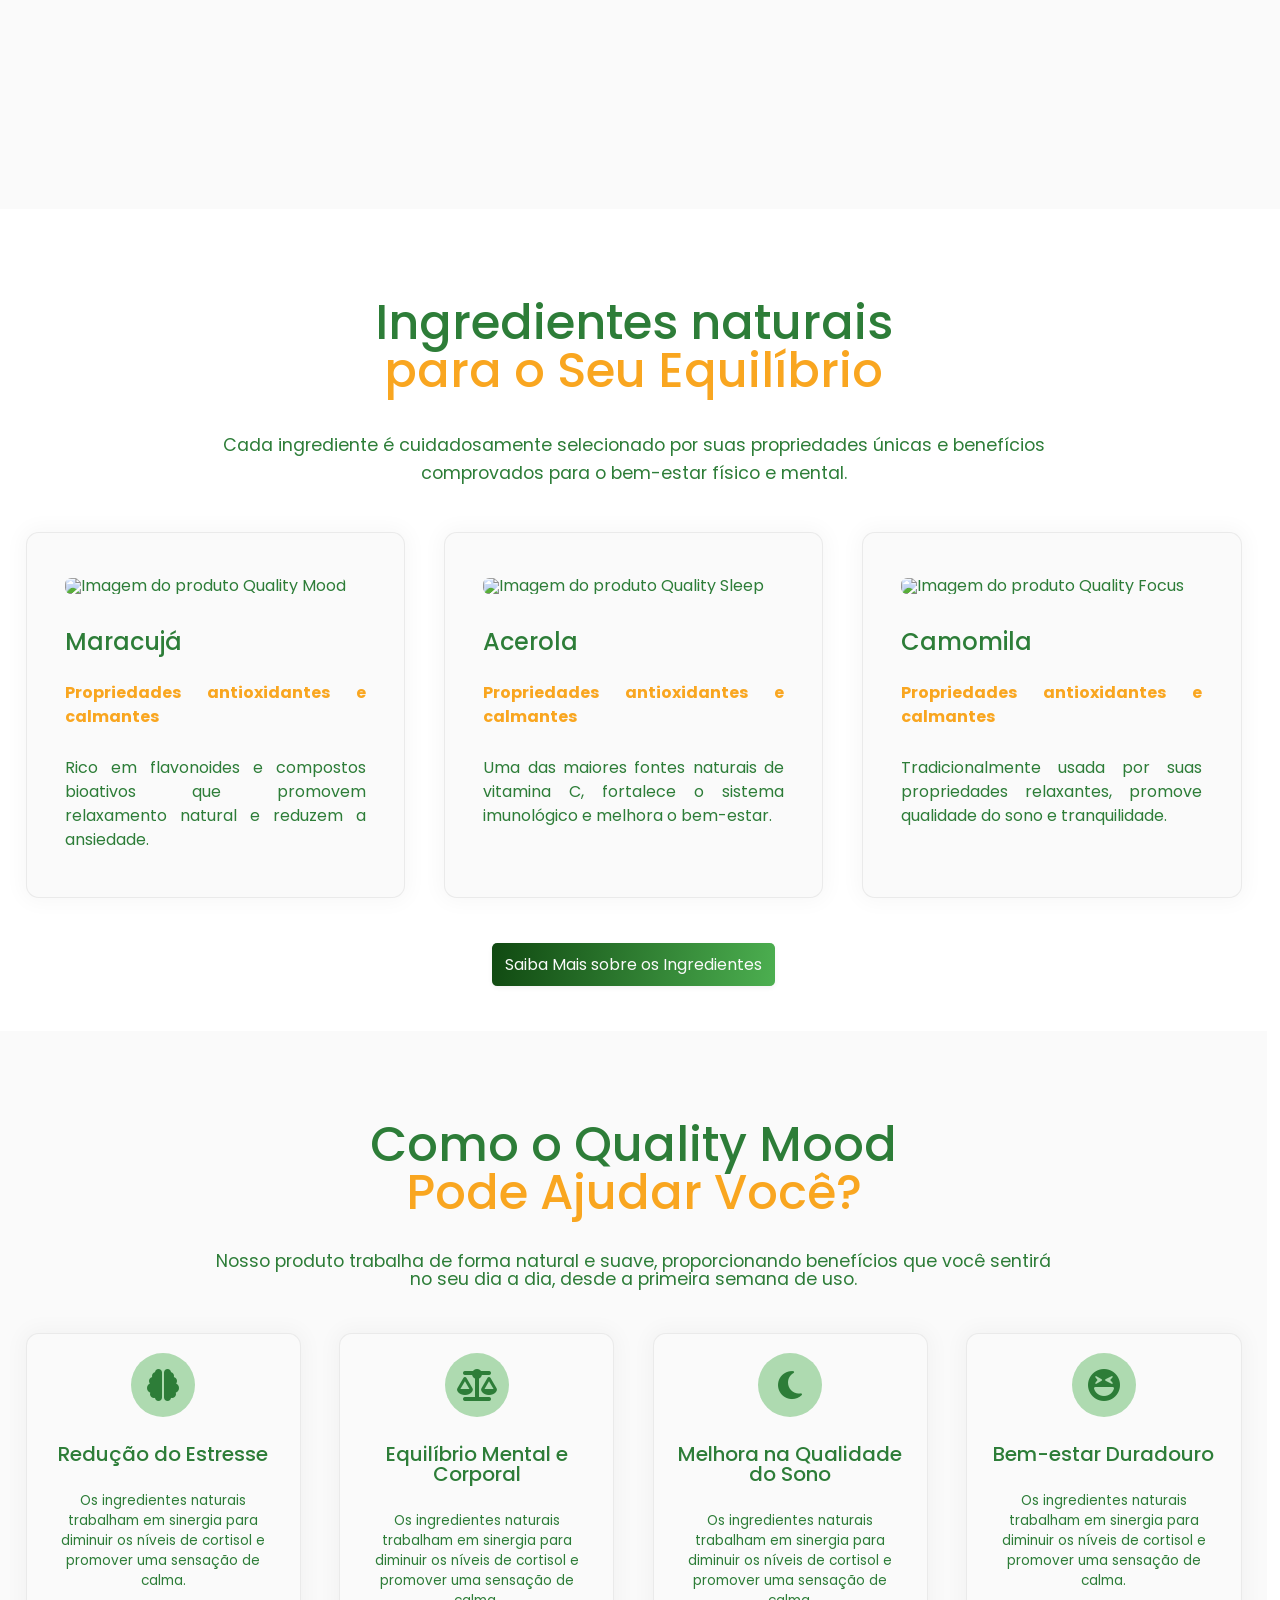
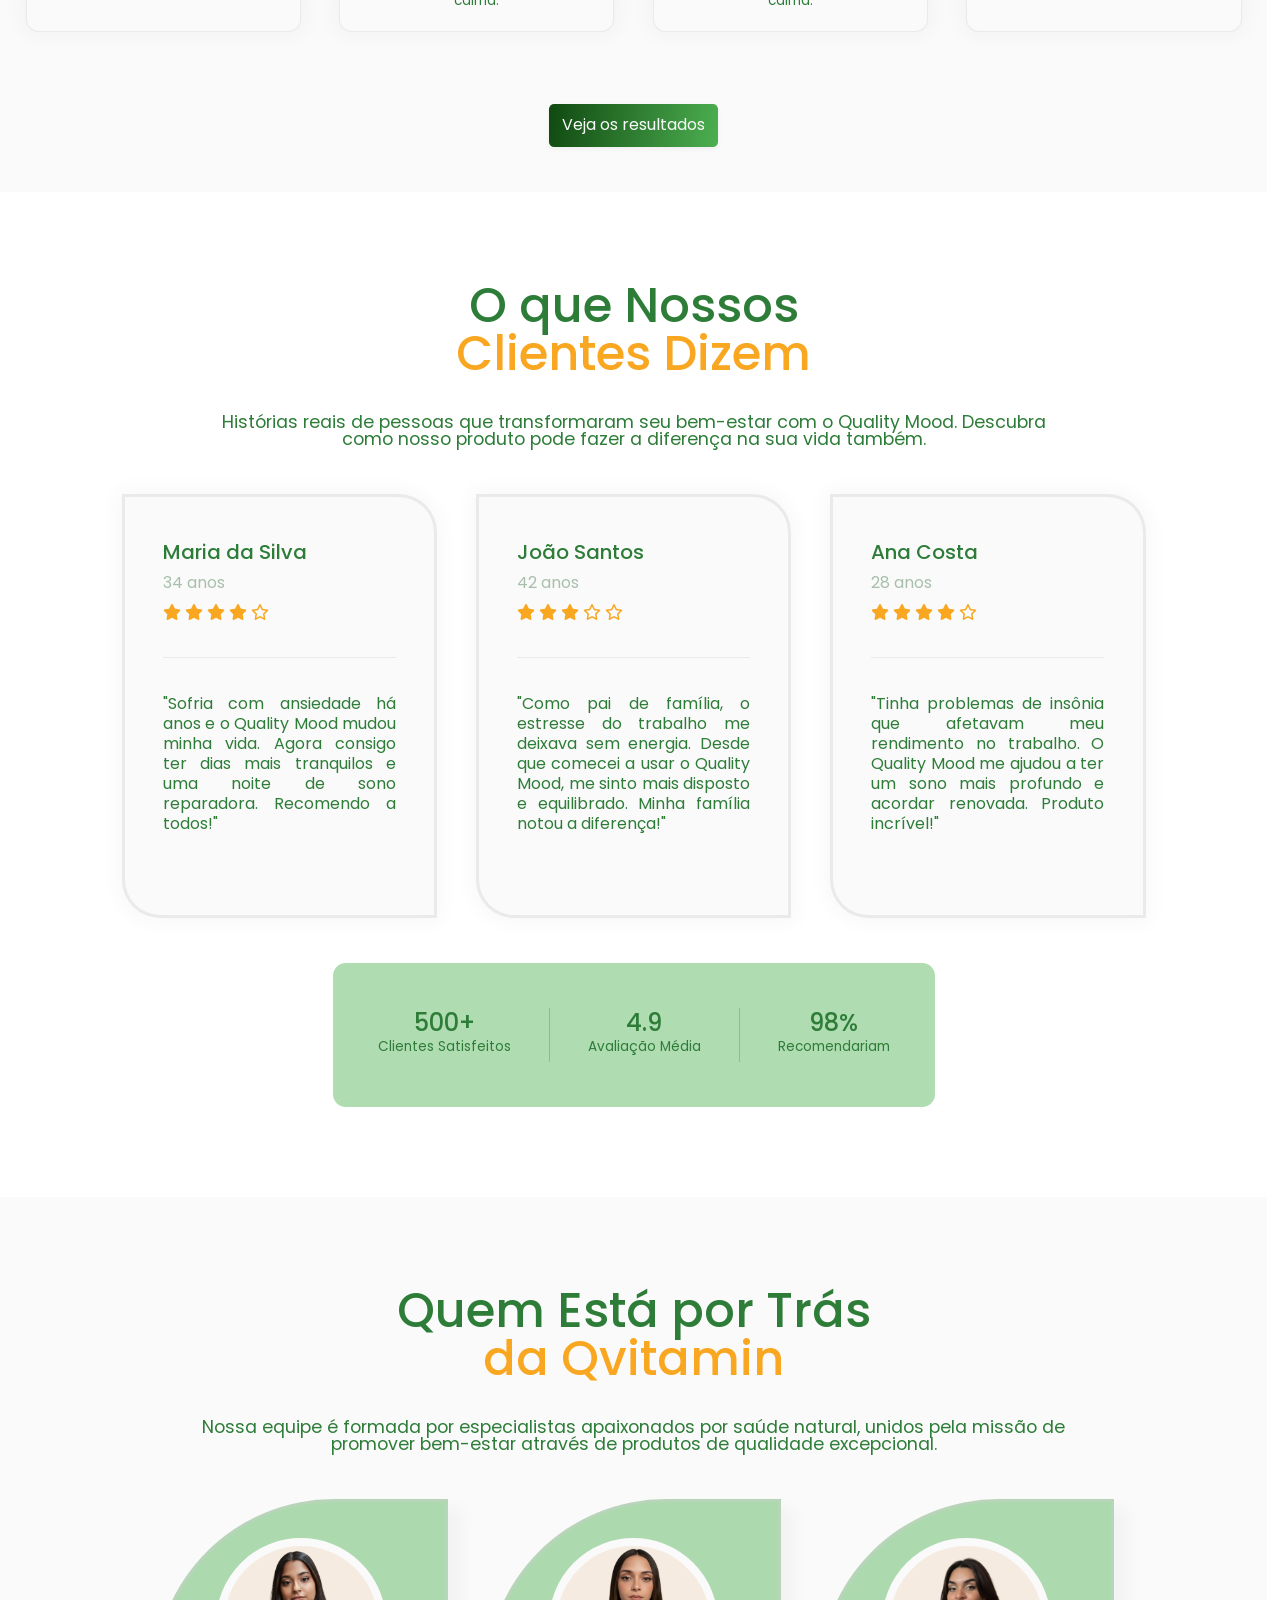
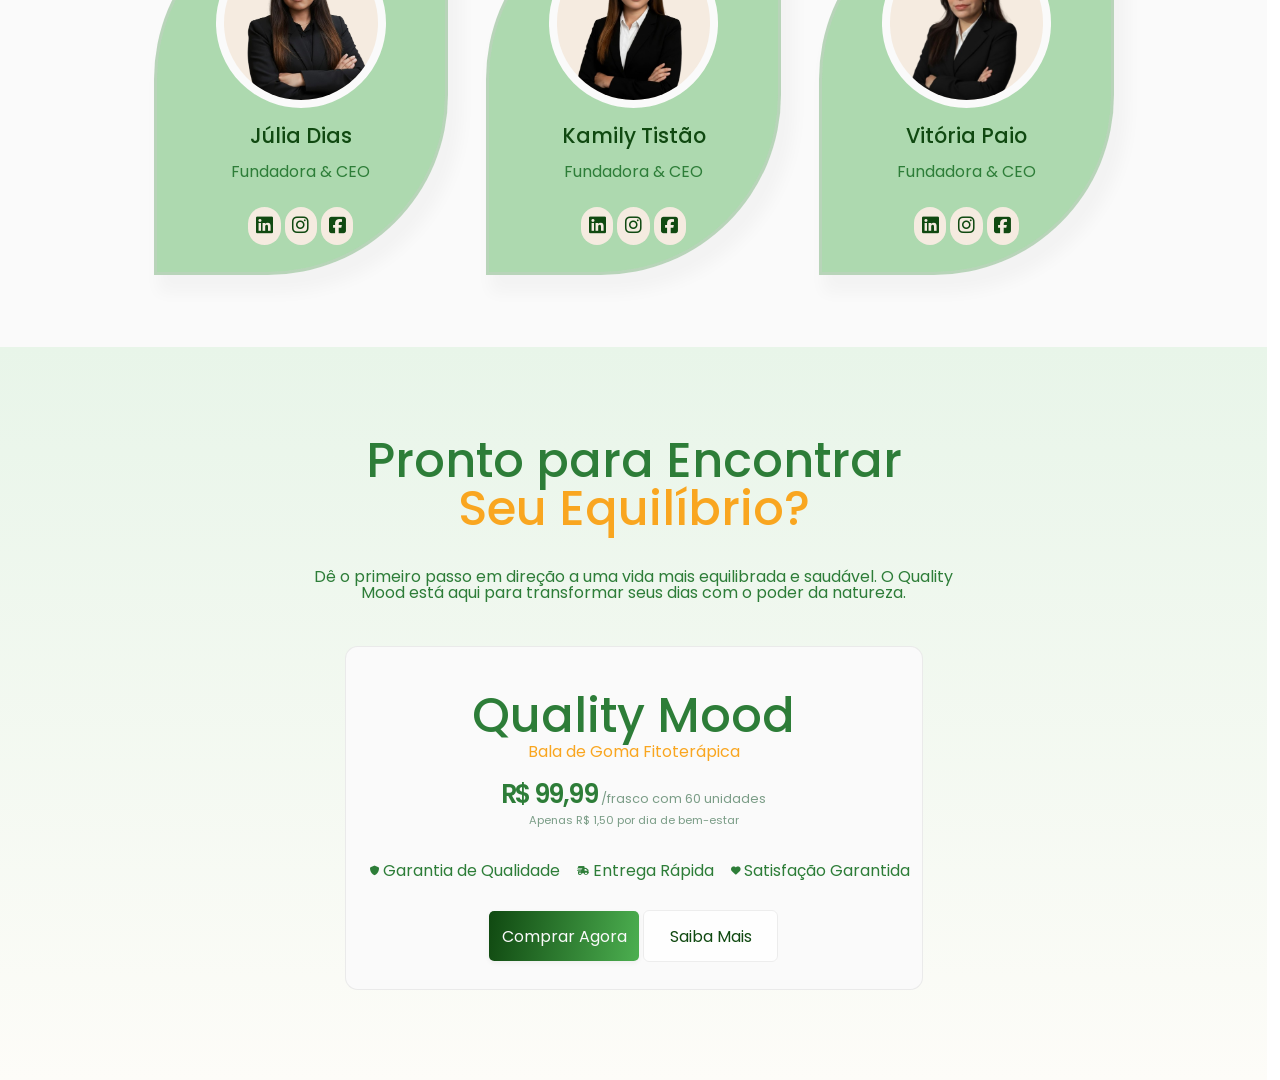
==== commit 0b8b9098: "Concluindo a section-team" ====
--- a/index.html
+++ b/index.html
@@ -8,8 +8,8 @@
         content="Qvitamin apresenta o Quality Mood, a bala de goma fitoterápica feita com ingredientes naturais como maracujá, acerola e camomila. Promove equilíbrio, bem-estar, mais disposição e tranquilidade no dia a dia. Descubra uma forma saudável e deliciosa de cuidar de você.">
     <link rel="icon" type="image/png" href="../assets/img/logo.png">
     <link rel="stylesheet" href="./css/reset.css">
+    <link rel="stylesheet" href="./css/default.css">
     <link rel="stylesheet" href="./css/style.css">
-    <link rel="stylesheet" href="./css/default.css">
     <link rel="stylesheet" href="https://cdnjs.cloudflare.com/ajax/libs/font-awesome/6.5.0/css/all.min.css">
     <link rel="preconnect" href="https://fonts.googleapis.com">
     <link rel="preconnect" href="https://fonts.gstatic.com" crossorigin>
@@ -34,7 +34,7 @@
                 <li><a href="#about-team">Nossa Equipe</a></li>
                 <li><a href="#">Contato</a></li>
             </ul>
-            <a href="#" class="btn_default">Comprar Agora</a>
+            <a href="#buy" class="btn_default">Comprar Agora</a>
         </nav>
     </header>
     <main>
@@ -43,8 +43,8 @@
                 <h1>Equilíbrio e Vitalidade para o <span>Seu Bem-Estar</span></h1>
                 <p>Conheça a <span>Quality Mood</span> A bala de goma fitoterápica desenvolvida
                     para promover saúde física e mentalcom ingredientes naturais.</p>
-                <a href="#" class="btn_default">Descruba os Beneficios</a>
-                <a href="#" class="btn_second">Saiba Mais</a>
+                <a href="#results" class="btn_default">Descruba os Beneficios</a>
+                <a href="#about" class="btn_second">Saiba Mais</a>
             </div>
         </section>
         <section class="section-about" id="about">
@@ -53,7 +53,7 @@
             </figure>
             <aside>
                 <h2 class="subtitle">Quality Mood:</h2>
-                <h2 class="subtitle"><span>Mais do que um simples suplemento</span></h2>
+                <h2 class="subtitle secondary-color">Mais do que um simples suplemento</h2>
                 <p>
                     Em um mundo onde o equilíbrio emocional e o cuidado com o corpo são essenciais, o Quality Mood foi
                     desenvolvido para proporcionar o bem-estar que você merece. Nossa bala de goma fitoterápica é uma
@@ -69,7 +69,7 @@
         <section class="section-products" id="products">
             <header>
                 <h2 class="subtitle">Ingredientes naturais</h2>
-                <h2 class="subtitle"><span>para o Seu Equilíbrio</span></h2>
+                <h2 class="subtitle secondary-color"><span>para o Seu Equilíbrio</span></h2>
                 <p>Cada ingrediente é cuidadosamente selecionado por suas propriedades únicas e benefícios</p>
                 <p>comprovados para o bem-estar físico e mental.</p>
             </header>
@@ -103,7 +103,7 @@
         <section class="section-results" id="results">
             <header>
                 <h2 class="subtitle">Como o Quality Mood</h2>
-                <h2 class="subtitle"><span>Pode Ajudar Você?</span></h2>
+                <h2 class="subtitle secondary-color"><span>Pode Ajudar Você?</span></h2>
                 <p>Nosso produto trabalha de forma natural e suave, proporcionando benefícios que você sentirá</p>
                 <p>no seu dia a dia, desde a primeira semana de uso.</p>
             </header>
@@ -140,7 +140,7 @@
         <section class="section-feedback" id="feedback">
             <header>
                 <h2 class="subtitle">O que Nossos</h2>
-                <h2 class="subtitle"><span>Clientes Dizem</span></h2>
+                <h2 class="subtitle secondary-color"><span>Clientes Dizem</span></h2>
                 <p>Histórias reais de pessoas que transformaram seu bem-estar com o Quality Mood. Descubra</p>
                 <p>como nosso produto pode fazer a diferença na sua vida também.</p>
             </header>
@@ -213,7 +213,7 @@
         <section class="section-team">
             <header>
                 <h2 class="subtitle">Quem Está por Trás</h2>
-                <h2 class="subtitle"><span>da Qvitamin</span></h2>
+                <h2 class="subtitle secondary-color"><span>da Qvitamin</span></h2>
                 <p>Nossa equipe é formada por especialistas apaixonados por saúde natural, unidos pela missão de</p>
                 <p>promover bem-estar através de produtos de qualidade excepcional.</p>
             </header>
@@ -251,20 +251,20 @@
                     </span>
                 </article>
         </section>
-        <section class="section-buy">
+        <section class="section-buy" id="buy">
             <header>
                 <h2 class="subtitle">Pronto para Encontrar</h2>
-                <h2 class="subtitle"><span>Seu Equilíbrio?</span></h2>
+                <h2 class="subtitle secondary-color"><span>Seu Equilíbrio?</span></h2>
                 <p>Dê o primeiro passo em direção a uma vida mais equilibrada e saudável. O Quality</p>
                 <p>Mood está aqui para transformar seus dias com o poder da natureza.</p>
             </header>
             <div class="section-buy-content">
                 <div class="section-buy-price">
                     <h3>Quality Mood</h3>
-                    <p>Bala de Goma Fitoterápica</p>
-                    <h3>R$ 89,90 <span> /frasco com 60 unidades</span></h3>
+                    <p class="secondary-color">Bala de Goma Fitoterápica</p>
+                    <h4>R$ 99,99 <span> /frasco com 60 unidades</span></h4>
                     <p><span>Apenas R$ 1,50 por dia de bem-estar</span></p>
-                </div>
+                </div>  
                 <div class="section-buy-info">
                     <i class="fa-solid fa-shield"></i>
                     <p>Garantia de Qualidade</p>
@@ -274,7 +274,8 @@
                     <p>Satisfação Garantida</p>
                 </div>
                 <div class="btn_center">
-                    <a href="#" class="btn_default">Comprar Agora</a>
+                    <a href="https://wa.me/" class="btn_default">Comprar Agora</a>
+                    <a href="https://wa.me/" class="btn_second">Saiba Mais</a>
                 </div>
             </div>
         </section>
--- a/css/default.css
+++ b/css/default.css
@@ -10,14 +10,19 @@
   font-size: 1.25rem;
   font-weight: 500;
 }
+h4 {
+  font-size: 1rem;
+  font-weight: 500;
+}
 .subtitle {
     font-size: 3rem;
     color: #2d7d38;
     animation: fadeUp 1.5s ease-out;
 }
-.subtitle span {
-    color: #F9A620;
+.secondary-color {
+    color: #F9A620 !important;
 }
+
 /* 
     background: #4CAF50;
     background: radial-gradient(circle, rgba(76, 175, 80, 1) 0%, rgba(16, 73, 17, 1) 100%); */
--- a/css/style.css
+++ b/css/style.css
@@ -130,6 +130,7 @@
     border-radius: 6px;
     text-decoration: none;
     transition: 0.5s;
+    border: solid 1px #cccccc59;    
 }
 .btn_second:hover {
     background: #F9A620;
@@ -205,7 +206,6 @@
 .section-products p{
     font-size: 1.1rem;
     line-height: 1.75rem;
-    animation: fadeUp 1.5s ease-out;
 }
 .section-products div{
     width: 95vw;
@@ -289,12 +289,10 @@
 }
 .section-results header p{
     font-size: 1.1rem;
-    animation: fadeUp 1.5s ease-out;
 }
 .section-results article p{
     font-size: 0.85rem;
     line-height: 1.25rem;
-    animation: fadeUp 1.5s ease-out;
 }
 .section-results article i{
     width: 5vw;
@@ -345,7 +343,6 @@
 }
 .section-feedback header p{
     font-size: 1.1rem;
-    animation: fadeUp 1.5s ease-out;
 }
 .section-feedback div{
     width: 80vw;
@@ -444,7 +441,6 @@
 }
 .section-team header p{
     font-size: 1.1rem;
-    animation: fadeUp 1.5s ease-out;
 }
 .section-team div{
     width: 75vw;
@@ -489,7 +485,7 @@
 }
 .section-team article p{
     font-size: 1rem;
-    color: #F9A620;
+    color: #2d7d38;
     margin-block-end: 2vh;
 }
 .section-team article span a{
@@ -528,16 +524,15 @@
     margin-block-end: 4vh;
 }
 .section-buy p{
-    font-size: 1.1rem;
-    animation: fadeUp 1.5s ease-out;
+    font-size: 1rem;
 }
 .section-buy .section-buy-content{
-    width: 50vw;
-    display: flex;
-    align-items: center;
-    justify-content: center;
-    flex-direction: column;
-    gap: 3vw;
+    width: 45vw;
+    display: flex;
+    align-items: center;
+    justify-content: center;
+    flex-direction: column;
+    gap: 1vh;
     padding: 5vh 0;
     border-radius: 1vw;
     background-color: #fafafa;
@@ -549,9 +544,34 @@
     color: #2d7d38;
 }
 .section-buy .section-buy-price h3{
-    font-size: 2.5rem;
-}
-.section-buy .section-buy-price h3 span{
-    font-size: 1rem;
+    font-size: 3rem;
+}
+.section-buy .section-buy-price h4{
+    font-size: 1.6rem;
+    font-weight: 600;
+    letter-spacing: -0.1rem;
+    margin-block: 2vh 0;
+}
+.section-buy .section-buy-price h4 span{
+    font-size: 0.8rem;
+    font-weight: 400;
+    color: #7B9D87;
+    letter-spacing: normal;
+}
+.section-buy .section-buy-price p span{
     color: #F9A620;
+    font-size: 0.7rem;
+    color: #7B9D87;
+}
+.section-buy .section-buy-info{
+    display: flex;
+    align-items: center;
+    margin-block: 2vh 4vh;
+    font-size: 0.1rem;
+    gap: 0.3vw;
+}
+
+.section-buy .section-buy-info i{
+    margin: 0 0 0 1vw;
+    font-size: 0.6rem;
 }
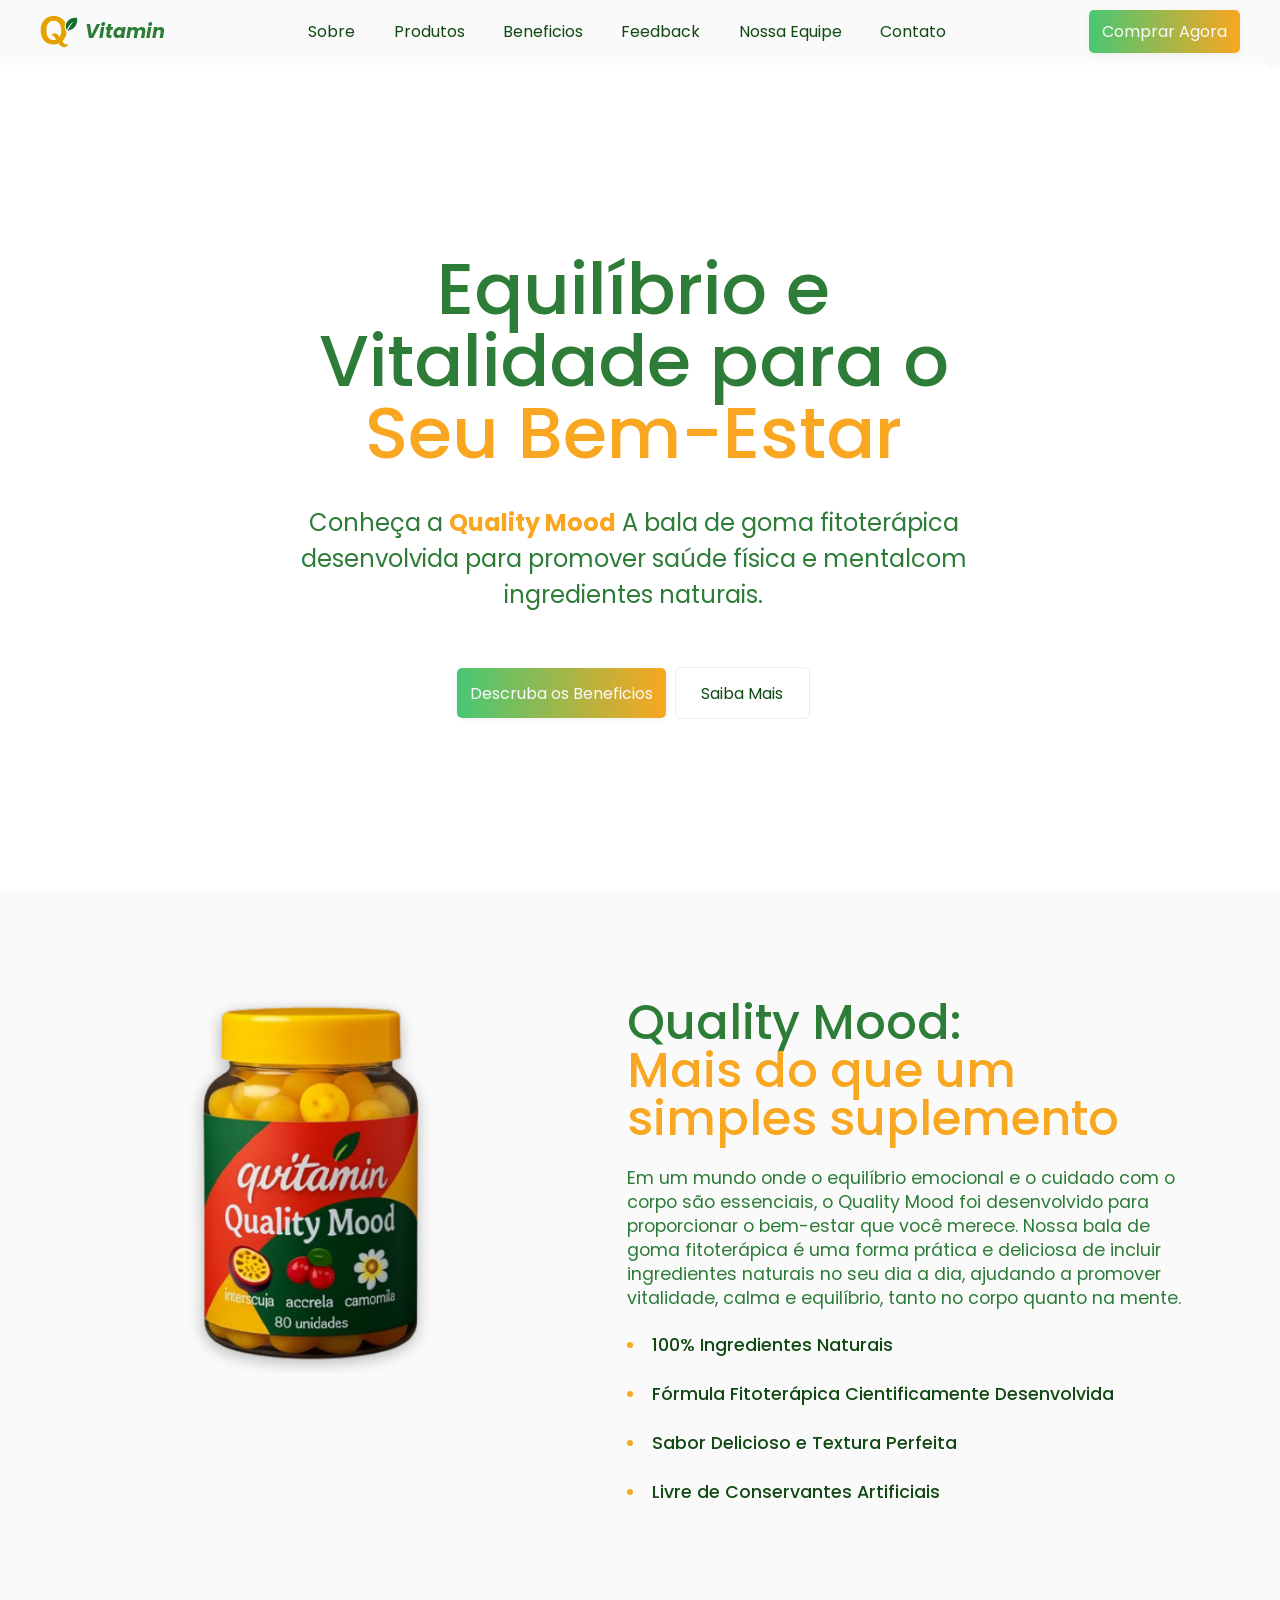
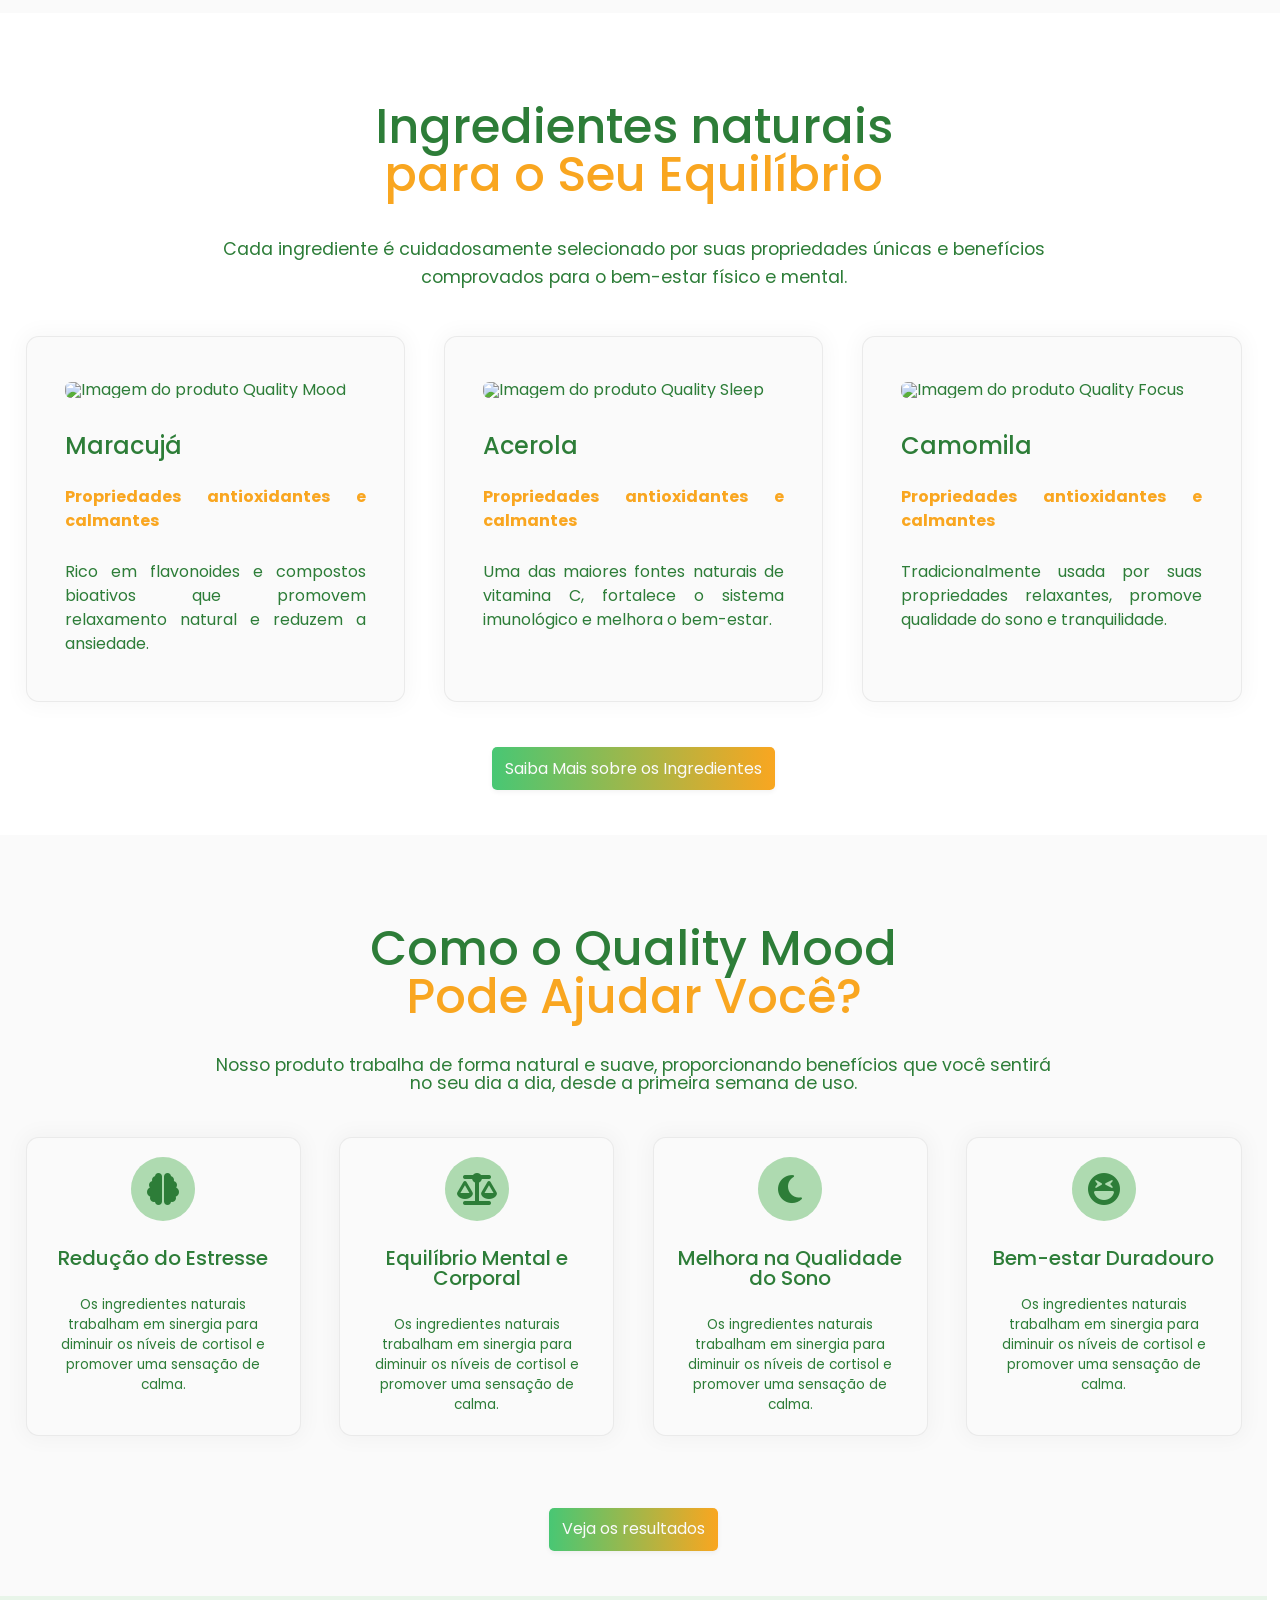
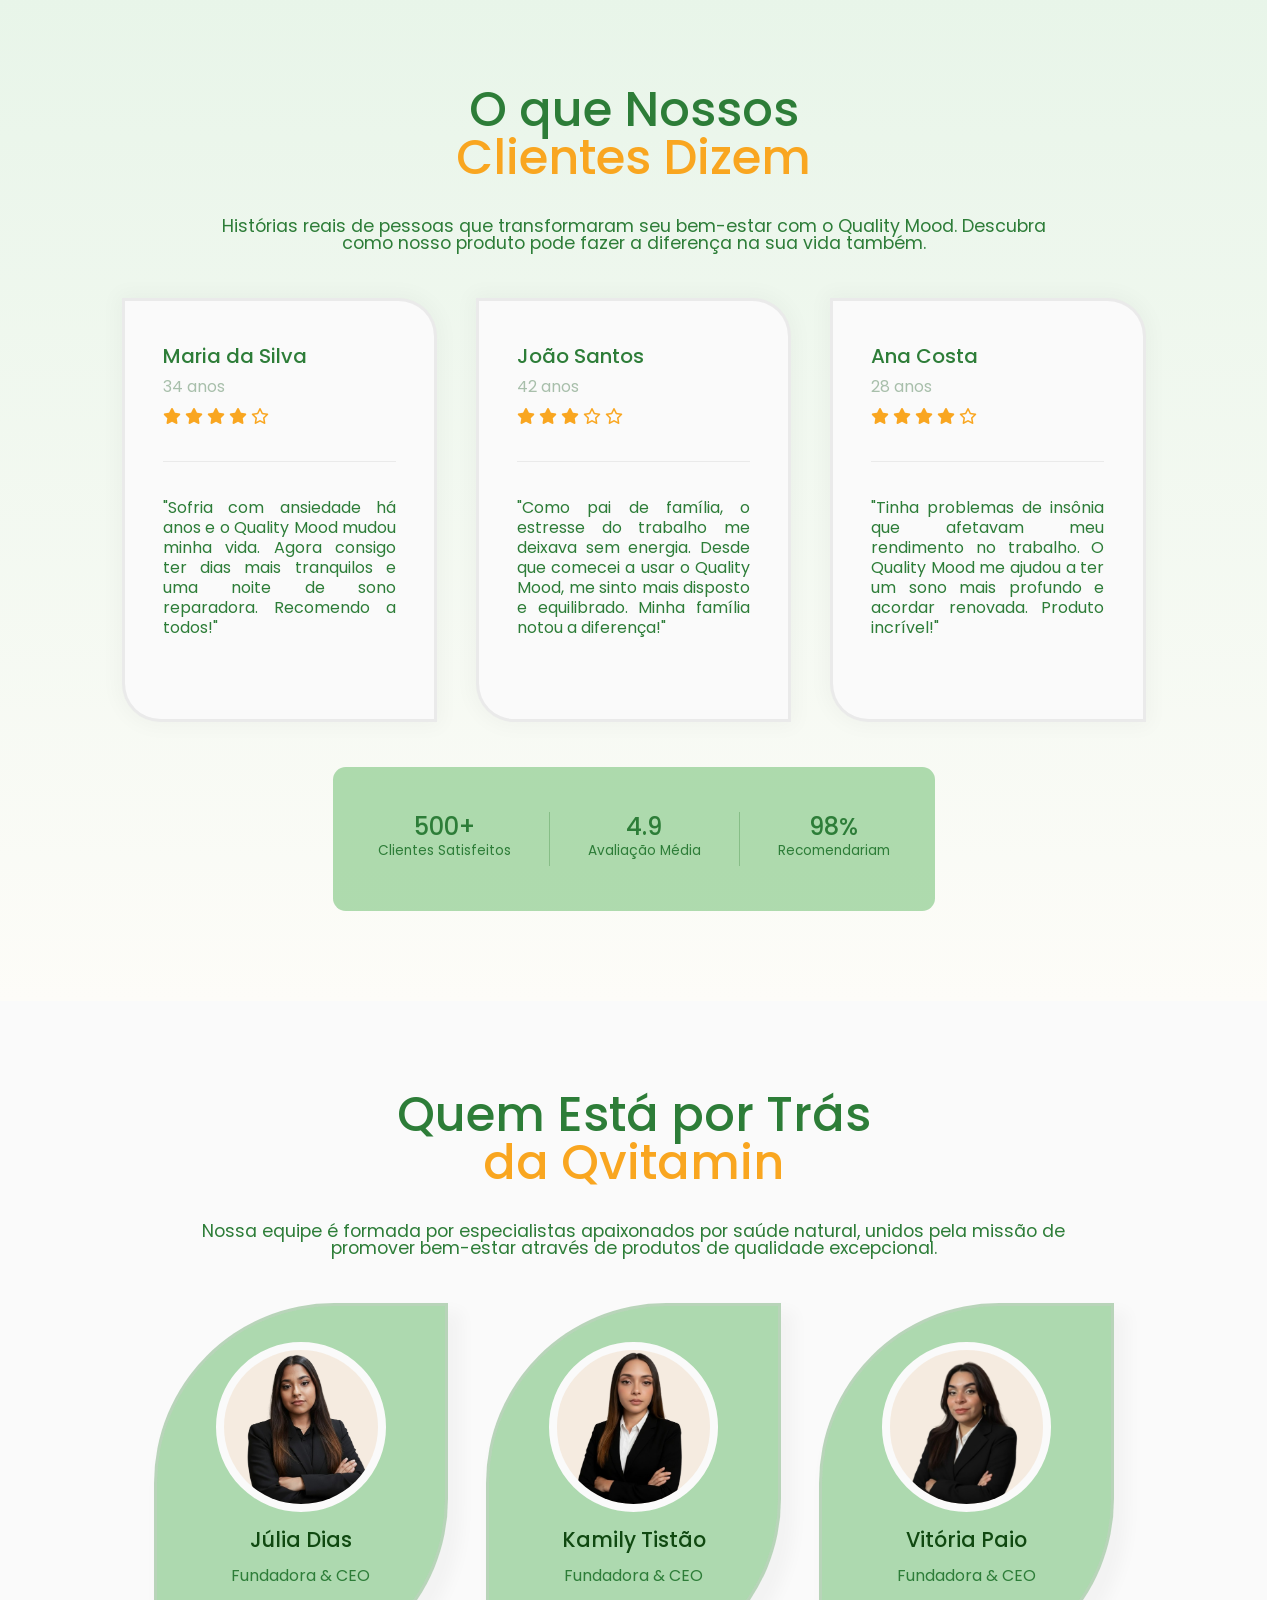
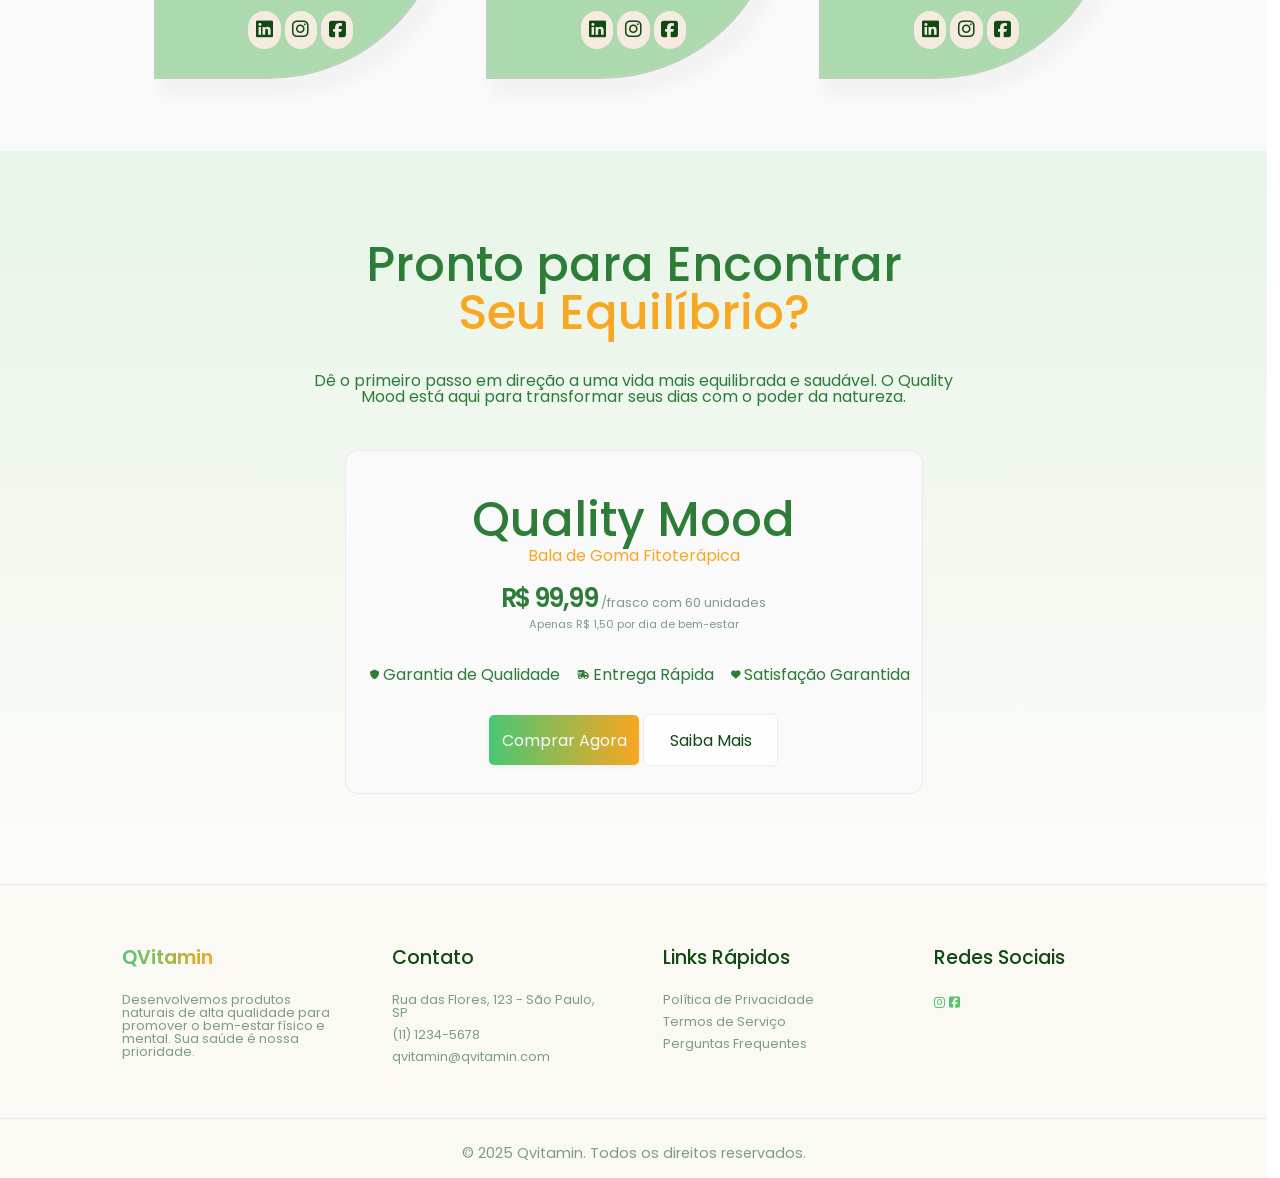
==== commit 257e9af8: "Concluindo o rodapé" ====
--- a/index.html
+++ b/index.html
@@ -32,7 +32,7 @@
                 <li><a href="#results">Beneficios</a></li>
                 <li><a href="#feedback">Feedback</a></li>
                 <li><a href="#about-team">Nossa Equipe</a></li>
-                <li><a href="#">Contato</a></li>
+                <li><a href="#footer">Contato</a></li>
             </ul>
             <a href="#buy" class="btn_default">Comprar Agora</a>
         </nav>
@@ -97,7 +97,7 @@
                 </article>
             </div>
             <div class="btn_center">
-                <a href="#" class="btn_default">Saiba Mais sobre os Ingredientes</a>
+                <a href="#about-team" class="btn_default">Saiba Mais sobre os Ingredientes</a>
             </div>
         </section>
         <section class="section-results" id="results">
@@ -134,7 +134,7 @@
                 </article>
             </div>
             <div class="btn_center">
-                <a href="#" class="btn_default">Veja os resultados</a>
+                <a href="#feedback" class="btn_default">Veja os resultados</a>
             </div>
         </section>
         <section class="section-feedback" id="feedback">
@@ -210,7 +210,7 @@
                 </article>
             </div>
         </section>
-        <section class="section-team">
+        <section class="section-team" id="about-team">
             <header>
                 <h2 class="subtitle">Quem Está por Trás</h2>
                 <h2 class="subtitle secondary-color"><span>da Qvitamin</span></h2>
@@ -264,7 +264,7 @@
                     <p class="secondary-color">Bala de Goma Fitoterápica</p>
                     <h4>R$ 99,99 <span> /frasco com 60 unidades</span></h4>
                     <p><span>Apenas R$ 1,50 por dia de bem-estar</span></p>
-                </div>  
+                </div>
                 <div class="section-buy-info">
                     <i class="fa-solid fa-shield"></i>
                     <p>Garantia de Qualidade</p>
@@ -281,6 +281,37 @@
         </section>
     </main>
     <footer>
-
+        <div class="footer-content">
+            <div class="footer-info">
+                <h4><span>QVitamin</span></h4>
+                <p>Desenvolvemos produtos naturais de alta qualidade para promover o
+                    bem-estar físico e mental. Sua saúde é nossa prioridade.</p>
+            </div>
+
+            <div class="footer-info">
+                <h4>Contato</h4>
+                <p>Rua das Flores, 123 - São Paulo, SP</p>
+                <p>(11) 1234-5678</p>
+                <p>qvitamin@qvitamin.com</p>
+            </div>
+            <div class="footer-info">
+                <h4>Links Rápidos</h4>
+                <a href="">Política de Privacidade</a>
+                <a href="">Termos de Serviço</a>
+                <a href="">Perguntas Frequentes</a>
+            </div>
+            <div class="footer-info">
+                <h4>Redes Sociais</h4>
+                <span>
+                    <a href="#"><i class="fa-brands fa-instagram" alt="Ícone Instagram"></i></a>
+                    <a href="#"><i class="fa-brands fa-square-facebook"></i></a>
+                </span>
+            </div>
+        </div>
+
+        <div class="footer-copyright">
+            <p>© 2025 Qvitamin. Todos os direitos reservados.</p>
+        </div>
     </footer>
+
 </body>
--- a/css/default.css
+++ b/css/default.css
@@ -22,7 +22,6 @@
 .secondary-color {
     color: #F9A620 !important;
 }
-
 /* 
     background: #4CAF50;
     background: radial-gradient(circle, rgba(76, 175, 80, 1) 0%, rgba(16, 73, 17, 1) 100%); */
--- a/css/style.css
+++ b/css/style.css
@@ -5,13 +5,15 @@
         transform: translateY(2vw);
         /* começa mais abaixo */
     }
+
     to {
         opacity: 1;
         transform: translateY(0);
         /* posição normal */
     }
 }
- html {
+
+html {
     scroll-behavior: smooth;
 }
 
@@ -21,6 +23,7 @@
     margin: 0;
     padding: 0;
 }
+
 /* Header Styles */
 .header-default {
     background-color: #fafafa;
@@ -29,25 +32,29 @@
     padding: 10px 40px;
     box-shadow: 0 2px 5px rgba(0, 0, 0, 0.05);
 }
+
 nav {
     display: flex;
     justify-content: space-between;
     align-items: center;
 }
+
 nav ul {
     list-style: none;
     display: flex;
     gap: 3vw;
 }
+
 nav ul li a {
     text-decoration: none;
     font-size: 1rem;
     transition: color 0.3s;
     color: #104911;
 }
+
 nav ul li a:hover {
     color: #4CAF50;
-    font-weight: bold;
+    font-weight: 500;
 }
 
 /*Logo Styles*/
@@ -56,9 +63,11 @@
     align-items: center;
     gap: 0.5vw;
 }
+
 .logo img {
     width: 3vw;
 }
+
 .logo span {
     font-weight: bold;
     font-style: italic;
@@ -68,7 +77,8 @@
 
 /* Button Styles */
 .btn_default {
-    background: linear-gradient(99deg, #104911, #4CAF50);
+    background: linear-gradient(90deg, #48c774 0%, #F9A620 100%);
+    /* background: linear-gradient(99deg, #104911, #4CAF50); */
     color: #fafafa;
     padding: 1.5vh 1vw;
     border-radius: 0.4vw;
@@ -76,6 +86,7 @@
     text-decoration: none;
     transition: 0.5s;
 }
+
 .btn_default:hover {
     transform: scale(1.01);
     font-weight: bold;
@@ -95,20 +106,24 @@
     background-repeat: no-repeat;
     background-attachment: fixed;
 }
+
 .hero-section {
     width: 55vw;
     text-align: center;
     position: relative;
     color: #2d7d38;
 }
+
 .hero-section h1 {
     font-size: 4.5rem;
     margin-block-end: 4vh;
     animation: fadeUp 1.5s ease-out;
 }
+
 .hero-section h1 span {
     color: #F9A620;
 }
+
 .hero-section p {
     font-size: 1.5rem;
     line-height: 2rem;
@@ -116,13 +131,16 @@
     margin-block-end: 8vh;
     animation: fadeUp 1.5s ease-out;
 }
+
 .hero-section p span {
     font-weight: bold;
     color: #F9A620;
 }
+
 .hero-section a {
     margin: 0.2vw;
 }
+
 .btn_second {
     background: rgba(255, 255, 255, 0.9);
     color: #104911;
@@ -130,8 +148,9 @@
     border-radius: 6px;
     text-decoration: none;
     transition: 0.5s;
-    border: solid 1px #cccccc59;    
-}
+    border: solid 1px #cccccc59;
+}
+
 .btn_second:hover {
     background: #F9A620;
     color: #fafafa;
@@ -141,18 +160,16 @@
 
 /*Section-About */
 .section-about {
-    /* width: 99vw; */
-    height: 90vh;
-    display: flex;
-    padding-block-start: 12vh;
+    display: flex;
+    padding-block: 12vh;
     justify-content: center;
     background-color: #fafafa;
     gap: 3vw;
     color: #2d7d38;
 }
+
 .section-about figure {
     width: 40vw;
-    height: 80vh;
     display: flex;
     align-items: start;
     justify-content: center;
@@ -160,28 +177,33 @@
     border-radius: 1vw;
     box-shadow: 0px 0px 20px 10px rgba(0, 0, 0, 0.05); */
 }
+
 .section-about figure img {
-    width: 35vw;
-}
-.section-about aside{
+    width: 30vw;
+}
+
+.section-about aside {
     width: 45vw;
     padding: 0 2vw;
     /* background-color: aqua; */
 }
+
 .section-about p {
-    font-size: 1.2rem;
+    font-size: 1.1rem;
     line-height: 1.5rem;
     margin-block-start: 2.5vh;
 }
-.section-about aside li{
+
+.section-about aside li {
     list-style: inside;
     margin-block-start: 2.5vh;
     line-height: 1.5;
-    font-size: 1.25rem;
+    font-size: 1.1rem;
     font-weight: 500;
     color: #104911;
 }
-.section-about aside li::marker{
+
+.section-about aside li::marker {
     color: #F9A620;
 }
 
@@ -196,62 +218,72 @@
     background-color: #fff;
     color: #2d7d38;
 }
-.section-products header{
-    width: 99vw;
-}
-.section-products header h2 span{
+
+.section-products header {
+    width: 99vw;
+}
+
+.section-products header h2 span {
     display: block;
     margin-block-end: 4vh;
 }
-.section-products p{
+
+.section-products p {
     font-size: 1.1rem;
     line-height: 1.75rem;
 }
-.section-products div{
+
+.section-products div {
     width: 95vw;
     padding: 5vh 0;
     display: flex;
     gap: 3vw;
     justify-content: space-between;
 }
-.section-products article{
+
+.section-products article {
     width: 30vw;
     padding: 5vh 3vw;
     border-radius: 1vw;
     background-color: #fafafa;
     border: solid 1px #cccccc59;
-    text-align:justify;
-    transition: all 0.5s ease; 
+    text-align: justify;
+    transition: all 0.5s ease;
     box-shadow: 0 0 1.25rem 0.3125rem rgba(0, 0, 0, 0.03);
 }
-.section-products article:hover{
+
+.section-products article:hover {
     transform: translateY(-0.5rem);
     background-color: #f5ebe04b;
     box-shadow: 0 1rem 1.25rem rgba(0, 0, 0, 0.03);
 }
-.section-products article img{
+
+.section-products article img {
     width: 23.5vw;
     border-radius: 0.5vw;
     margin-block-end: 4vh;
 }
-.section-products article p span{
+
+.section-products article p span {
     font-weight: bold;
     color: #F9A620;
 }
-.section-products article p{
+
+.section-products article p {
     font-size: 1rem;
     line-height: 1.5rem;
     margin-block-start: 3vh;
     color: #2d7d38;
 }
-.section-products .btn_center{
+
+.section-products .btn_center {
     display: flex;
     justify-content: center;
     padding: 0 0 5vh;
 }
 
 /* Section Results */
-.section-results{
+.section-results {
     width: 99vw;
     display: flex;
     flex-direction: column;
@@ -261,21 +293,25 @@
     background-color: #fafafa;
     color: #2d7d38;
 }
-.section-results header{
-    width: 99vw;
-}
-.section-results header h2 span{
+
+.section-results header {
+    width: 99vw;
+}
+
+.section-results header h2 span {
     display: block;
     margin-block-end: 4vh;
 }
-.section-results div{
+
+.section-results div {
     width: 95vw;
     padding: 5vh 0;
     display: flex;
     gap: 3vw;
     justify-content: space-between;
 }
-.section-results article{
+
+.section-results article {
     padding: 1.5vw;
     display: flex;
     flex-direction: column;
@@ -284,17 +320,20 @@
     border-radius: 1vw;
     background-color: #fafafa;
     border: solid 1px #cccccc59;
-    transition: all 0.5s ease; 
+    transition: all 0.5s ease;
     box-shadow: 0 0 1.25rem 0.3125rem rgba(0, 0, 0, 0.03);
 }
-.section-results header p{
+
+.section-results header p {
     font-size: 1.1rem;
 }
-.section-results article p{
+
+.section-results article p {
     font-size: 0.85rem;
     line-height: 1.25rem;
 }
-.section-results article i{
+
+.section-results article i {
     width: 5vw;
     height: 5vw;
     font-size: 2rem;
@@ -303,20 +342,23 @@
     justify-content: center;
     border-radius: 50vw;
     background-color: #4caf5070;
-    transition: all 0.5s ease; 
-}
-.section-results article:hover{
+    transition: all 0.5s ease;
+}
+
+.section-results article:hover {
     background-color: #4caf50;
     color: #fafafa;
     transform: translateY(-0.5rem);
     box-shadow: 0 0 1.25rem 0.3125rem rgba(0, 0, 0, 0.03);
 }
-.section-results article:hover i{
+
+.section-results article:hover i {
     background-color: #fafafa;
     color: #4caf50;
     transform: rotate(10deg) scale(1.1);
 }
-.section-results .btn_center{
+
+.section-results .btn_center {
     display: flex;
     justify-content: center;
     padding: 3vh 0 5vh;
@@ -324,34 +366,39 @@
 
 /*section Feedback */
 
-.section-feedback{
+.section-feedback {
     width: 99vw;
     display: flex;
     flex-direction: column;
     align-items: center;
     text-align: center;
     padding: 10vh 0 10vh 0;
-    background-color: #fff;
-    color: #2d7d38;
-}
-.section-feedback header{
-    width: 99vw;
-}
-.section-feedback header h2 span{
+    background: linear-gradient(to bottom, #e8f5e9, #fdfcf8);
+    color: #2d7d38;
+}
+
+.section-feedback header {
+    width: 99vw;
+}
+
+.section-feedback header h2 span {
     display: block;
     margin-block-end: 4vh;
 }
-.section-feedback header p{
+
+.section-feedback header p {
     font-size: 1.1rem;
 }
-.section-feedback div{
+
+.section-feedback div {
     width: 80vw;
     padding: 5vh 0;
     display: flex;
     gap: 3vw;
     justify-content: space-between;
 }
-.section-feedback article{
+
+.section-feedback article {
     width: 25vw;
     padding: 5vh 3vw;
     display: flex;
@@ -359,44 +406,50 @@
     background-color: #fafafa;
     border: solid 3px #cccccc59;
     border-radius: 0 3vw 0 3vw;
-    text-align:justify;
-    transition: all 0.5s ease; 
+    text-align: justify;
+    transition: all 0.5s ease;
     box-shadow: 0 0 1.25rem 0.3125rem rgba(0, 0, 0, 0.03);
-}   
-.section-feedback article p{
+}
+
+.section-feedback article p {
     font-size: 1rem;
     line-height: 1.5rem;
     color: #a8bfab;
     padding: 1vh 0;
 }
-.section-feedback article span p{
+
+.section-feedback article span p {
     font-size: 1rem;
     line-height: 1.25rem;
     padding: 4vh 0 0 0;
     color: #2d7d38;
     border-top: solid 1px #cccccc59;
 }
-.section-feedback article span{
+
+.section-feedback article span {
     color: #F9A620;
     margin: 0 0 4vh;
 }
-.section-feedback article:hover{
+
+.section-feedback article:hover {
     border-color: #4caf50;
     transform: scale(1.02);
     transform: rotate(1deg) scale(1.02);
     box-shadow: 0 0 1.25rem 0.3125rem rgba(0, 0, 0, 0.03);
 }
-.section-feedback .card-media-feedback{
+
+.section-feedback .card-media-feedback {
     width: 40vw;
     display: flex;
     justify-content: center;
     align-items: center;
     gap: 3vw;
-    padding: 5vh;     
+    padding: 5vh;
     background-color: #4caf5070;
     border-radius: 1vw;
 }
-.section-feedback .card-media-feedback article{
+
+.section-feedback .card-media-feedback article {
     width: auto;
     padding: 0;
     background-color: transparent;
@@ -404,17 +457,20 @@
     box-shadow: none;
     text-align: center;
 }
-.section-feedback .card-media-feedback article p{
+
+.section-feedback .card-media-feedback article p {
     color: #2d7d38;
     font-size: 0.85rem;
     padding: 0;
 }
-.section-feedback .card-media-feedback article:hover{
+
+.section-feedback .card-media-feedback article:hover {
     border: none;
     transform: none;
     box-shadow: none;
 }
-.section-feedback .card-media-feedback span{
+
+.section-feedback .card-media-feedback span {
     height: 6vh;
     width: 0.01vw;
     background-color: rgba(46, 125, 50, 0.3);
@@ -422,7 +478,7 @@
 
 /*Section Team */
 
-.section-team{
+.section-team {
     width: 99vw;
     display: flex;
     flex-direction: column;
@@ -432,17 +488,21 @@
     background-color: #fafafa;
     color: #2d7d38;
 }
-.section-team header{
-    width: 99vw;
-}
-.section-team header h2 span{
+
+.section-team header {
+    width: 99vw;
+}
+
+.section-team header h2 span {
     display: block;
     margin-block-end: 4vh;
 }
-.section-team header p{
+
+.section-team header p {
     font-size: 1.1rem;
 }
-.section-team div{
+
+.section-team div {
     width: 75vw;
     padding: 5vh 0 8vh;
     display: flex;
@@ -450,7 +510,8 @@
     align-items: center;
     justify-content: space-between;
 }
-.section-team article{
+
+.section-team article {
     width: 25vw;
     padding: 4vh 1vw;
     display: flex;
@@ -462,49 +523,56 @@
     background-color: #4caf5070;
     border-radius: 20vh 0 20vh 0;
     box-shadow: 0.56rem 0.81rem 1rem 0.31rem rgba(0, 0, 0, 0.03);
-    transition: all 0.5s ease-out; 
-}
-.section-team article img{
+    transition: all 0.5s ease-out;
+}
+
+.section-team article img {
     width: 12vw;
-    border-radius: 50vw;    
+    border-radius: 50vw;
     border: solid 0.5rem #fafafa;
     background: linear-gradient(to bottom, #e8f5e9, #fdfcf8);
     background: #f5ebe0;
-    transition: all 0.5s ease-out; 
-}
-.section-team article:hover{
+    transition: all 0.5s ease-out;
+}
+
+.section-team article:hover {
     transform: scale(1.01);
     box-shadow: 0 0 1.25rem 0.3125rem rgba(0, 0, 0, 0.03);
 }
-.section-team article:hover img{
+
+.section-team article:hover img {
     border: solid 0.5rem #f5ebe0;
 }
-.section-team article h3{
+
+.section-team article h3 {
     font-size: 1.3rem;
     color: #104911;
 }
-.section-team article p{
+
+.section-team article p {
     font-size: 1rem;
     color: #2d7d38;
     margin-block-end: 2vh;
 }
-.section-team article span a{
+
+.section-team article span a {
     color: #104911;
     font-size: 1.2rem;
-    gap: 1vw;    
-    transition: all 0.5s ease-out; 
+    gap: 1vw;
+    transition: all 0.5s ease-out;
     background-color: #f5ebe0;
     padding: 0.6vh 0.6vw;
     border-radius: 50vw;
 }
-.section-team article span a:hover{
+
+.section-team article span a:hover {
     color: #f5ebe0;
     background-color: #F9A620;
 
 }
 
 /* Section buy*/
-.section-buy{
+.section-buy {
     width: 99vw;
     display: flex;
     flex-direction: column;
@@ -515,18 +583,22 @@
     background: linear-gradient(to bottom, #e8f5e9, #fdfcf8);
     color: #2d7d38;
 }
-.section-buy header{
+
+.section-buy header {
     width: 99vw;
     margin-block-end: 5vh;
 }
-.section-buy h2 span{
+
+.section-buy h2 span {
     display: block;
     margin-block-end: 4vh;
 }
-.section-buy p{
+
+.section-buy p {
     font-size: 1rem;
 }
-.section-buy .section-buy-content{
+
+.section-buy .section-buy-content {
     width: 45vw;
     display: flex;
     align-items: center;
@@ -537,33 +609,45 @@
     border-radius: 1vw;
     background-color: #fafafa;
     border: solid 1px #cccccc59;
-}
-.section-buy .section-buy-content p{
+    transition: all 0.5s ease;
+}
+
+.section-buy .section-buy-content:hover {
+    transform: translateY(-0.5rem);
+    box-shadow: 0 0 1.25rem 0.3125rem rgba(0, 0, 0, 0.03);
+}
+
+.section-buy .section-buy-content p {
     font-size: 1rem;
     line-height: 1.5rem;
     color: #2d7d38;
 }
-.section-buy .section-buy-price h3{
+
+.section-buy .section-buy-price h3 {
     font-size: 3rem;
 }
-.section-buy .section-buy-price h4{
+
+.section-buy .section-buy-price h4 {
     font-size: 1.6rem;
     font-weight: 600;
     letter-spacing: -0.1rem;
     margin-block: 2vh 0;
 }
-.section-buy .section-buy-price h4 span{
+
+.section-buy .section-buy-price h4 span {
     font-size: 0.8rem;
     font-weight: 400;
     color: #7B9D87;
     letter-spacing: normal;
 }
-.section-buy .section-buy-price p span{
+
+.section-buy .section-buy-price p span {
     color: #F9A620;
     font-size: 0.7rem;
     color: #7B9D87;
 }
-.section-buy .section-buy-info{
+
+.section-buy .section-buy-info {
     display: flex;
     align-items: center;
     margin-block: 2vh 4vh;
@@ -571,7 +655,65 @@
     gap: 0.3vw;
 }
 
-.section-buy .section-buy-info i{
+.section-buy .section-buy-info i {
     margin: 0 0 0 1vw;
     font-size: 0.6rem;
+}
+
+/* footer */
+footer {
+    width: 99vw;
+    color: #7B9D87;
+    display: flex;
+    flex-direction: column;
+    align-items: center;
+    background: #faf9f3;
+    border-top: 1px solid #cccccc59;
+    padding: 4vh 0 2vh;
+}
+
+.footer-content {
+    width: 80vw;
+    display: flex;
+    justify-content: space-between;
+    align-items: flex-start;
+    gap: 5vh;
+    padding: 3vh 2vw;
+}
+
+.footer-info {
+    width: 16.56vw;
+    display: flex;
+    flex-direction: column;
+    gap: 1vh;
+    text-align: left;
+}
+.footer-copyright {
+    width: 99vw;
+    text-align: center;
+    margin-top: 3vh;
+    font-size: 0.9rem;
+    padding-block-start: 3vh;
+    border-top: 1px solid #cccccc59;
+    color: #7b9d87;
+}
+.footer-info h4 {
+    font-size: 1.2rem;
+    margin-block-end: 2vh;
+    color: #104911;
+}
+.footer-info span {
+     background: linear-gradient(90deg, #48c774 0%, #F9A620 100%);
+    -webkit-background-clip: text; /* aplica o gradiente somente no texto */
+    -webkit-text-fill-color: transparent; /* torna o texto “vazado” */
+    font-weight: 600;
+}
+.footer-info p {
+    font-size: 0.8rem;
+}
+.footer-info a {
+    text-decoration: none;
+    color: #7B9D87;
+    font-size: 0.8rem;
+    transition: color 0.3s;
 }
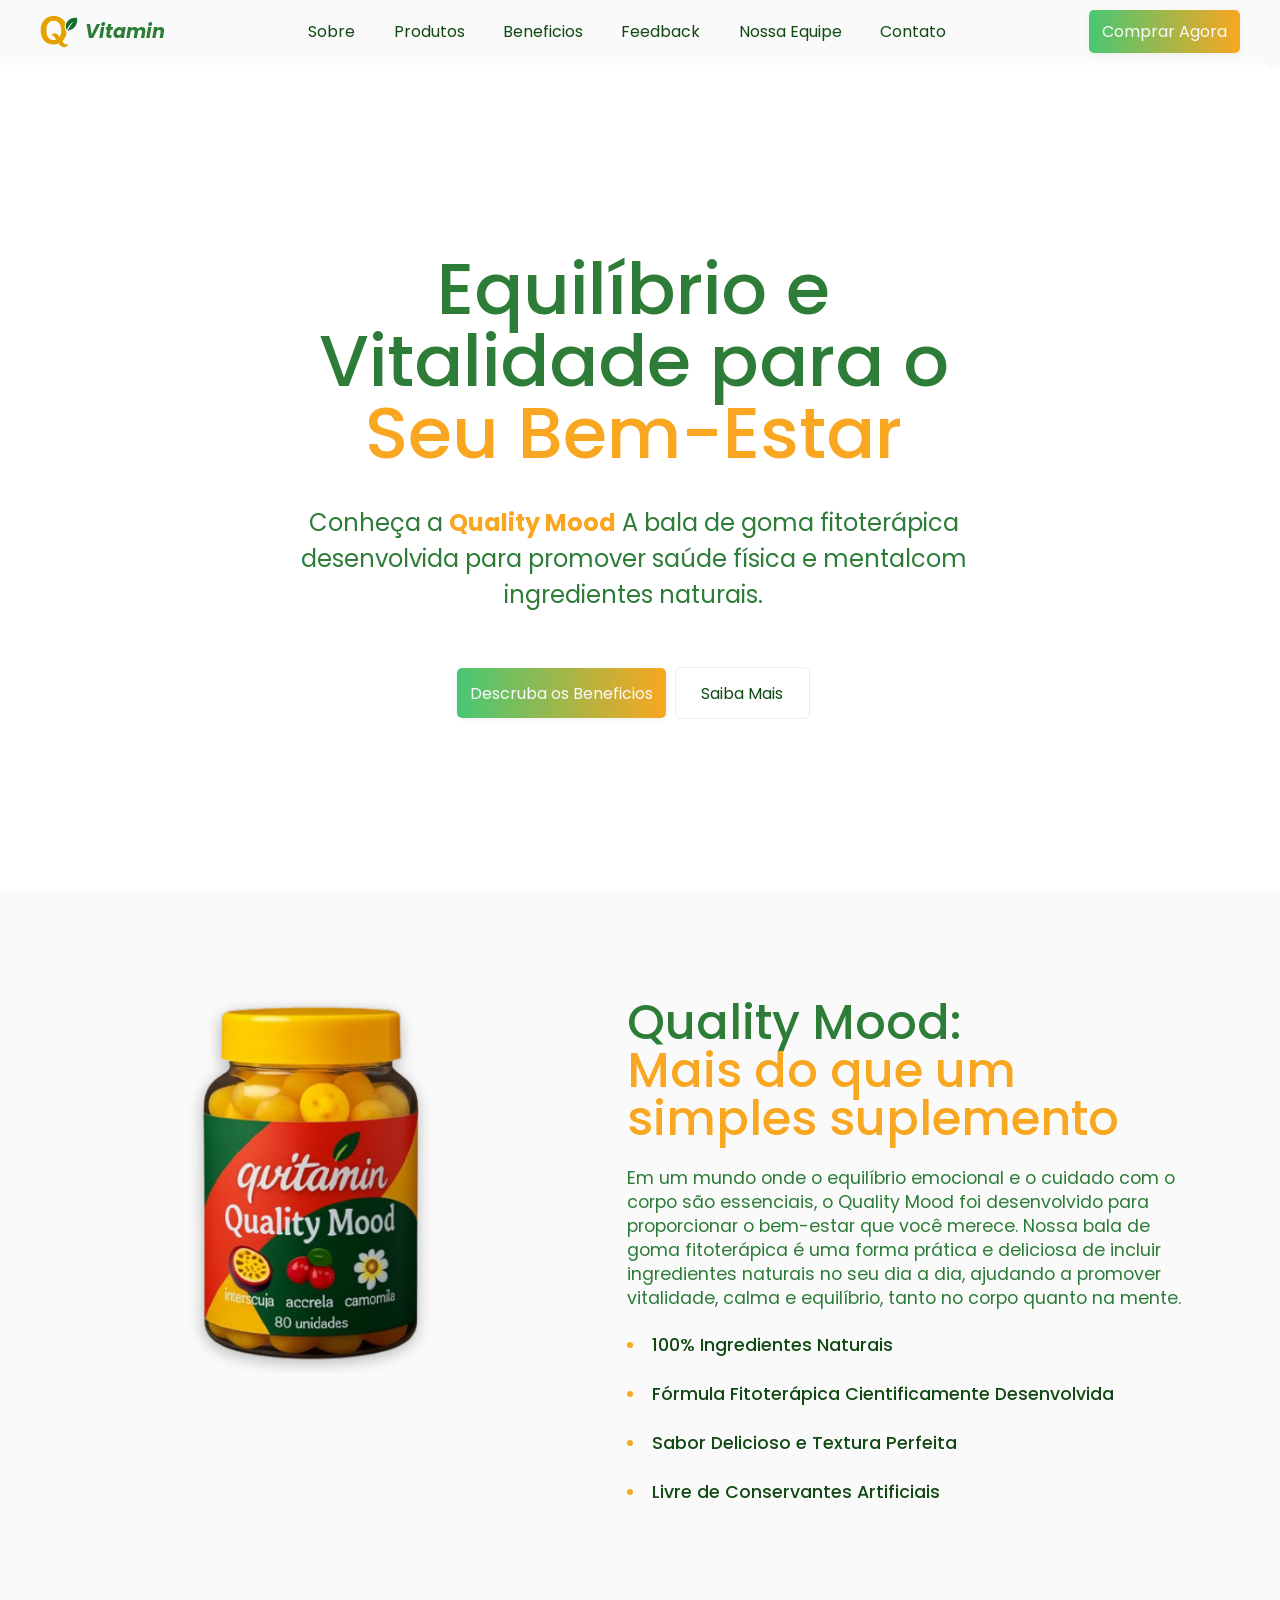
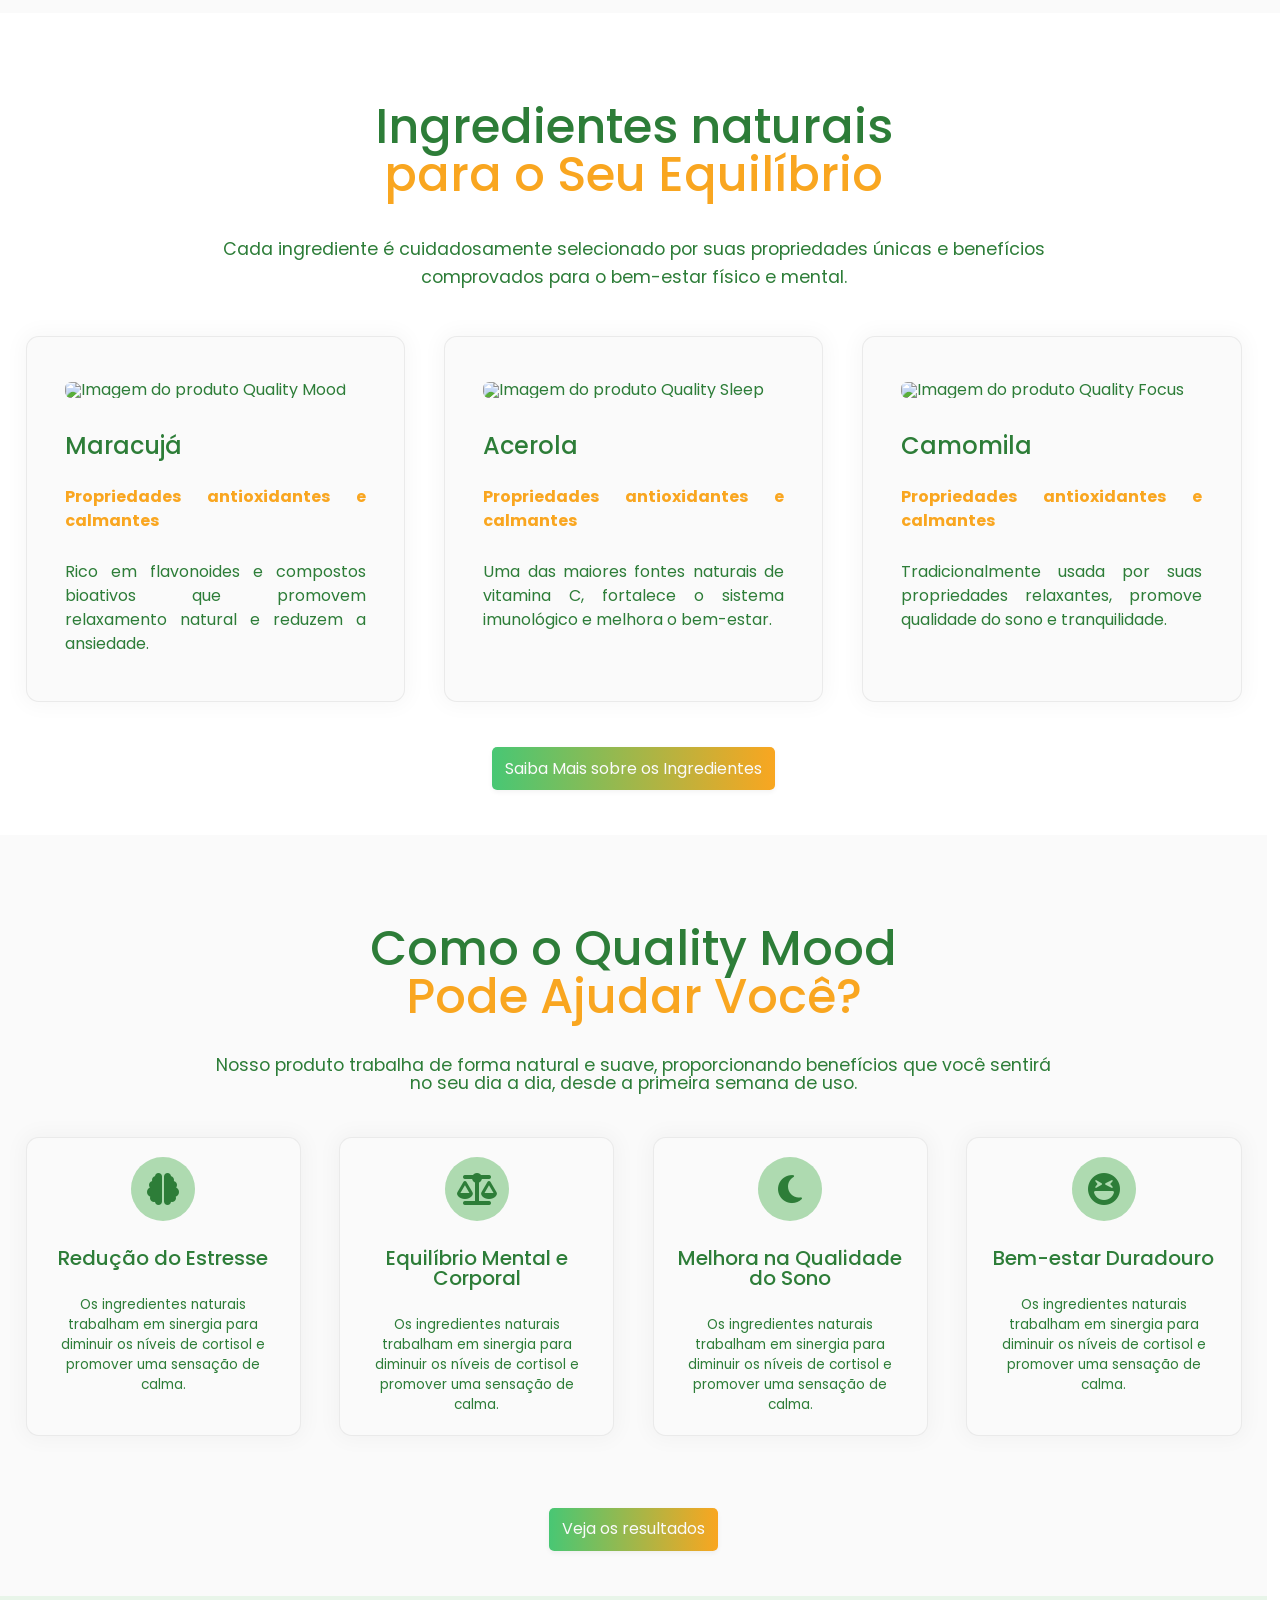
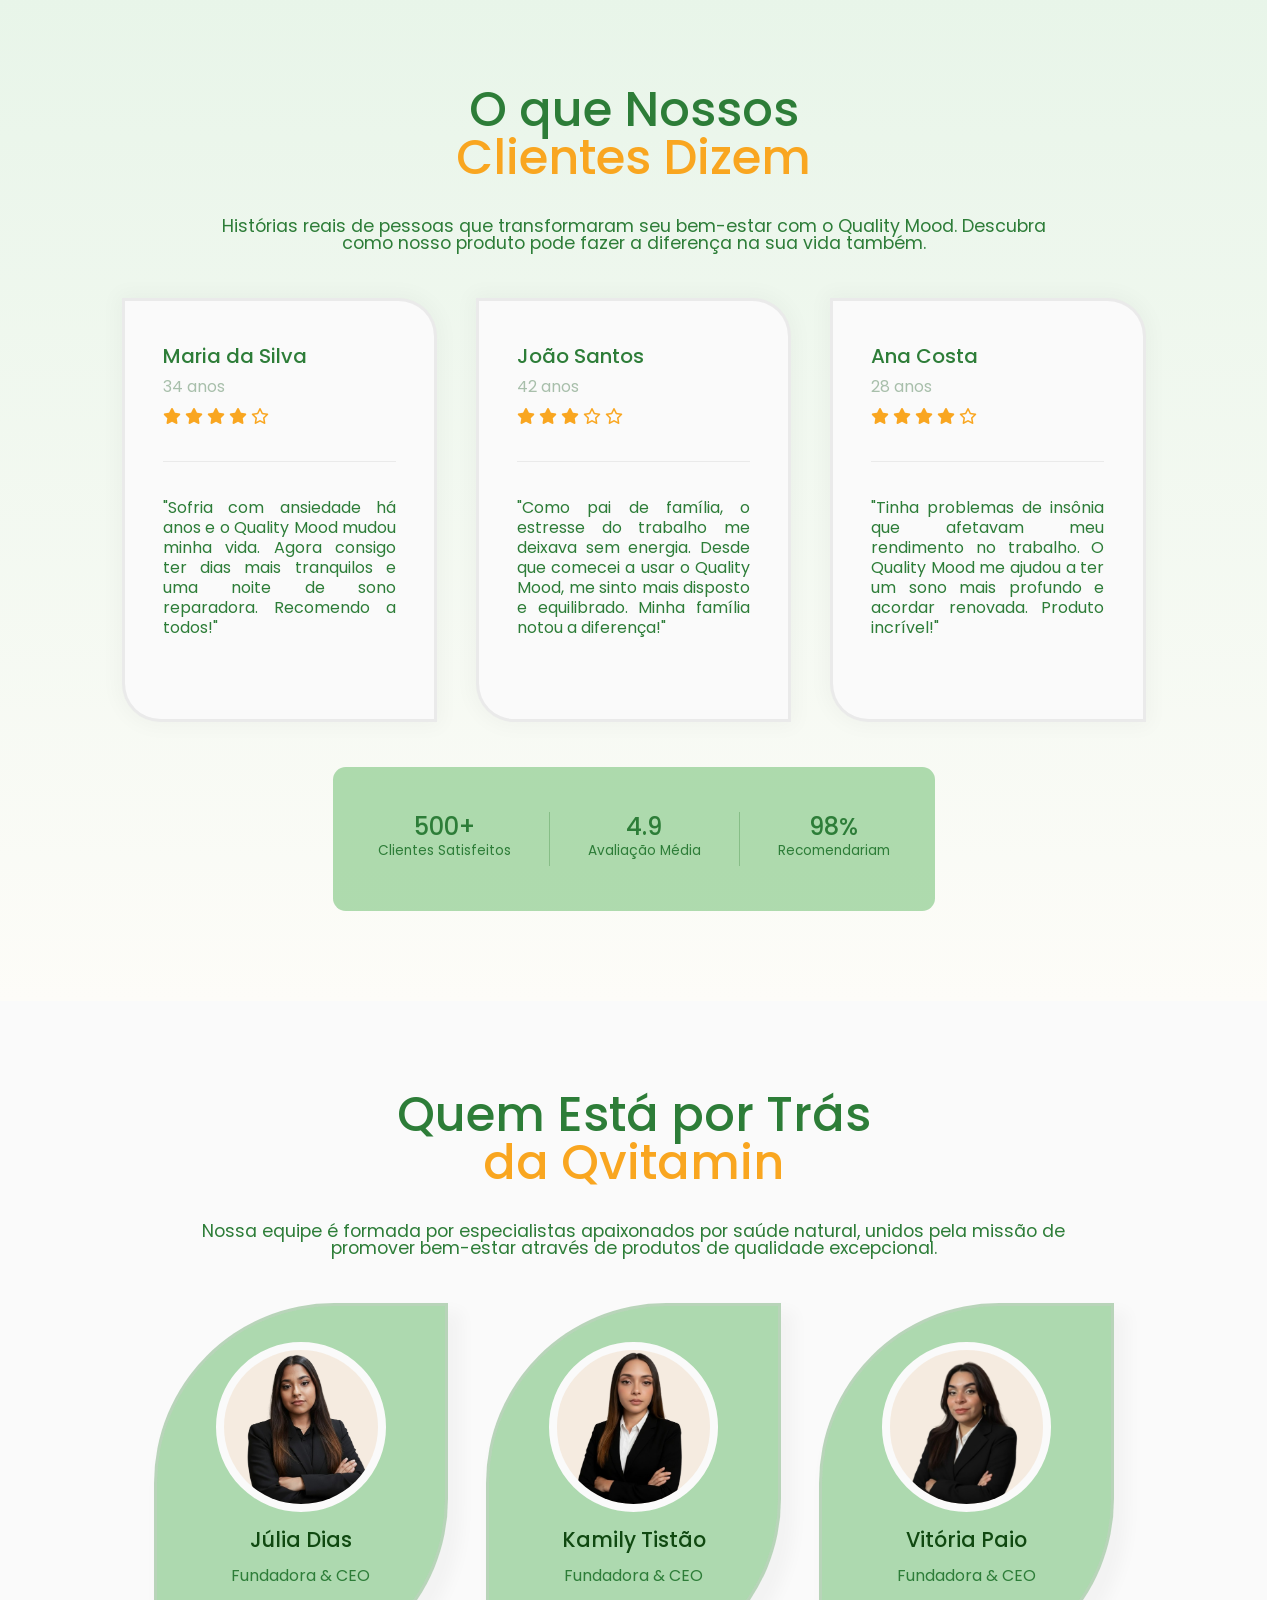
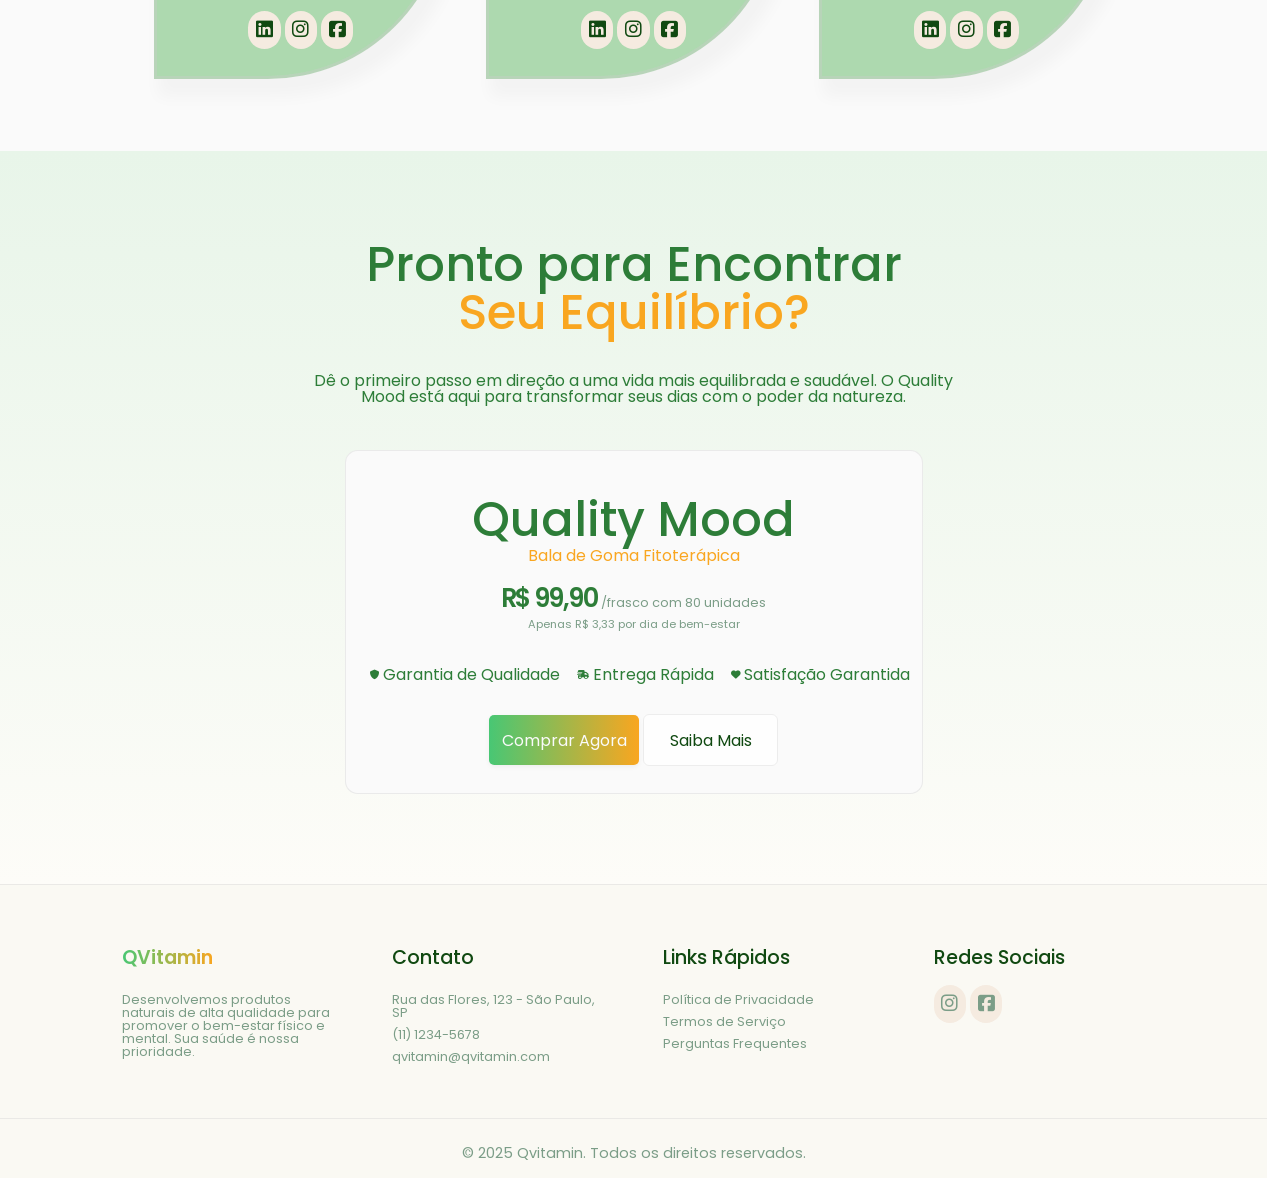
==== commit c2c59ab6: "Concluindo Rodapé e ajustes Finais" ====
--- a/index.html
+++ b/index.html
@@ -13,9 +13,8 @@
     <link rel="stylesheet" href="https://cdnjs.cloudflare.com/ajax/libs/font-awesome/6.5.0/css/all.min.css">
     <link rel="preconnect" href="https://fonts.googleapis.com">
     <link rel="preconnect" href="https://fonts.gstatic.com" crossorigin>
-    <link
-        href="https://fonts.googleapis.com/css2?family=Poppins:ital,wght@0,100;0,200;0,300;0,400;0,500;0,600;0,700;0,800;0,900;1,100;1,200;1,300;1,400;1,500;1,600;1,700;1,800;1,900&display=swap"
-        rel="stylesheet">
+    <link href="https://fonts.googleapis.com/css2?family=Poppins:ital,wght@0,100;0,200;0,300;0,400;0,500;0,600;0,700;0,800;0,900;1,100;1,200;1,300;1,400;1,500;1,600;1,700;1,800;1,900&display=swap" rel="stylesheet">
+    <script defer src="./assets/js/main.js"></script>
     <title>QVitamin</title>
 </head>
 
@@ -97,7 +96,7 @@
                 </article>
             </div>
             <div class="btn_center">
-                <a href="#about-team" class="btn_default">Saiba Mais sobre os Ingredientes</a>
+                <a href="https://tinyurl.com/39df3w84" class="btn_default" target="_blank" rel="noopener noreferrer">Saiba Mais sobre os Ingredientes</a>
             </div>
         </section>
         <section class="section-results" id="results">
@@ -225,7 +224,7 @@
                     <p>Fundadora & CEO</p>
                     <span>
                         <a href="#"><i class="fa-brands fa-linkedin" alt="Icone Linkedin"></i></a>
-                        <a href="#"><i class="fa-brands fa-instagram" alt="Icone Instagram"></i></a>
+                        <a href="https://tinyurl.com/J1Team" target="_blank" rel="noopener noreferrer"><i class="fa-brands fa-instagram" alt="Icone Instagram"></i></a>
                         <a href=""><i class="fa-brands fa-square-facebook"></i></a>
                     </span>
                 </article>
@@ -235,8 +234,8 @@
                     <p>Fundadora & CEO</p>
                     <span>
                         <a href="#"><i class="fa-brands fa-linkedin" alt="Icone Linkedin"></i></a>
-                        <a href="#"><i class="fa-brands fa-instagram" alt="Icone Instagram"></i></a>
-                        <a href=""><i class="fa-brands fa-square-facebook"></i></a>
+                        <a href="https://tinyurl.com/Ka2Team" target="_blank" rel="noopener noreferrer"><i class="fa-brands fa-instagram" alt="Icone Instagram"></i></a>
+                        <a href="#"><i class="fa-brands fa-square-facebook"></i></a>
                     </span>
                 </article>
                 <article>
@@ -246,8 +245,8 @@
                     <p>Fundadora & CEO</p>
                     <span>
                         <a href="#"><i class="fa-brands fa-linkedin" alt="Icone Linkedin"></i></a>
-                        <a href="#"><i class="fa-brands fa-instagram" alt="Icone Instagram"></i></a>
-                        <a href=""><i class="fa-brands fa-square-facebook"></i></a>
+                        <a href="https://tinyurl.com/Vi3Team" target="_blank" rel="noopener noreferrer"><i class="fa-brands fa-instagram" alt="Icone Instagram"></i></a>
+                        <a href="#"><i class="fa-brands fa-square-facebook"></i></a>
                     </span>
                 </article>
         </section>
@@ -262,8 +261,8 @@
                 <div class="section-buy-price">
                     <h3>Quality Mood</h3>
                     <p class="secondary-color">Bala de Goma Fitoterápica</p>
-                    <h4>R$ 99,99 <span> /frasco com 60 unidades</span></h4>
-                    <p><span>Apenas R$ 1,50 por dia de bem-estar</span></p>
+                    <h4>R$ 99,90 <span> /frasco com 80 unidades</span></h4>
+                    <p><span>Apenas R$ 3,33 por dia de bem-estar</span></p>
                 </div>
                 <div class="section-buy-info">
                     <i class="fa-solid fa-shield"></i>
@@ -280,7 +279,7 @@
             </div>
         </section>
     </main>
-    <footer>
+    <footer id="footer">
         <div class="footer-content">
             <div class="footer-info">
                 <h4><span>QVitamin</span></h4>
@@ -313,5 +312,9 @@
             <p>© 2025 Qvitamin. Todos os direitos reservados.</p>
         </div>
     </footer>
-
+    <button id="btnTop" aria-label="Voltar ao topo">
+        <svg width="24" height="24" viewBox="0 0 24 24">
+         <path d="M12 4l-8 8h5v8h6v-8h5z" fill="currentColor"/>
+        </svg>
+    </button>
 </body>
--- a/css/style.css
+++ b/css/style.css
@@ -567,7 +567,7 @@
 
 .section-team article span a:hover {
     color: #f5ebe0;
-    background-color: #F9A620;
+    background: linear-gradient(90deg, #48c774 0%, #F9A620 100%);
 
 }
 
@@ -702,8 +702,8 @@
     margin-block-end: 2vh;
     color: #104911;
 }
-.footer-info span {
-     background: linear-gradient(90deg, #48c774 0%, #F9A620 100%);
+.footer-info h4 span {
+    background: linear-gradient(90deg, #48c774 0%, #F9A620 100%);
     -webkit-background-clip: text; /* aplica o gradiente somente no texto */
     -webkit-text-fill-color: transparent; /* torna o texto “vazado” */
     font-weight: 600;
@@ -715,5 +715,49 @@
     text-decoration: none;
     color: #7B9D87;
     font-size: 0.8rem;
-    transition: color 0.3s;
+}
+.footer-info span a {
+    color: #7B9D87;
+    font-size: 1.2rem;
+    gap: 1vw;
+    transition: all 0.8s ease-out;
+    background-color:#f5ebe0;
+    padding: 0.6vh 0.6vw;
+    border-radius: 50vw;
+}
+.footer-info span a:hover {
+    color: #f5ebe0;
+    background: linear-gradient(90deg, #48c774 0%, #F9A620 100%);
+
+}
+
+/*Botão Topo*/
+
+#btnTop {
+    position: fixed;
+    bottom: 2rem;
+    right: 2rem;
+    width: 3.2rem;
+    height: 3.2rem;
+    background: #7B9D87;
+    color: #fafafa;
+    border: none;
+    border-radius: 50%;
+    cursor: pointer;
+    display: flex;
+    align-items: center;
+    justify-content: center;
+    font-size: 1.4rem;
+    box-shadow: 0 2px 5px rgba(0, 0, 0, 0.05);
+    transform: scale(0);
+    opacity: 0;
+    transition: transform 0.25s ease, box-shadow 0.25s ease;
+}
+#btnTop:hover {
+    background: linear-gradient(90deg, #48c774 0%, #F9A620 100%);
+    transform: translateY(-0.5rem) !important;
+}
+#btnTop svg {
+    width: 24px;
+    height: 24px;
 }
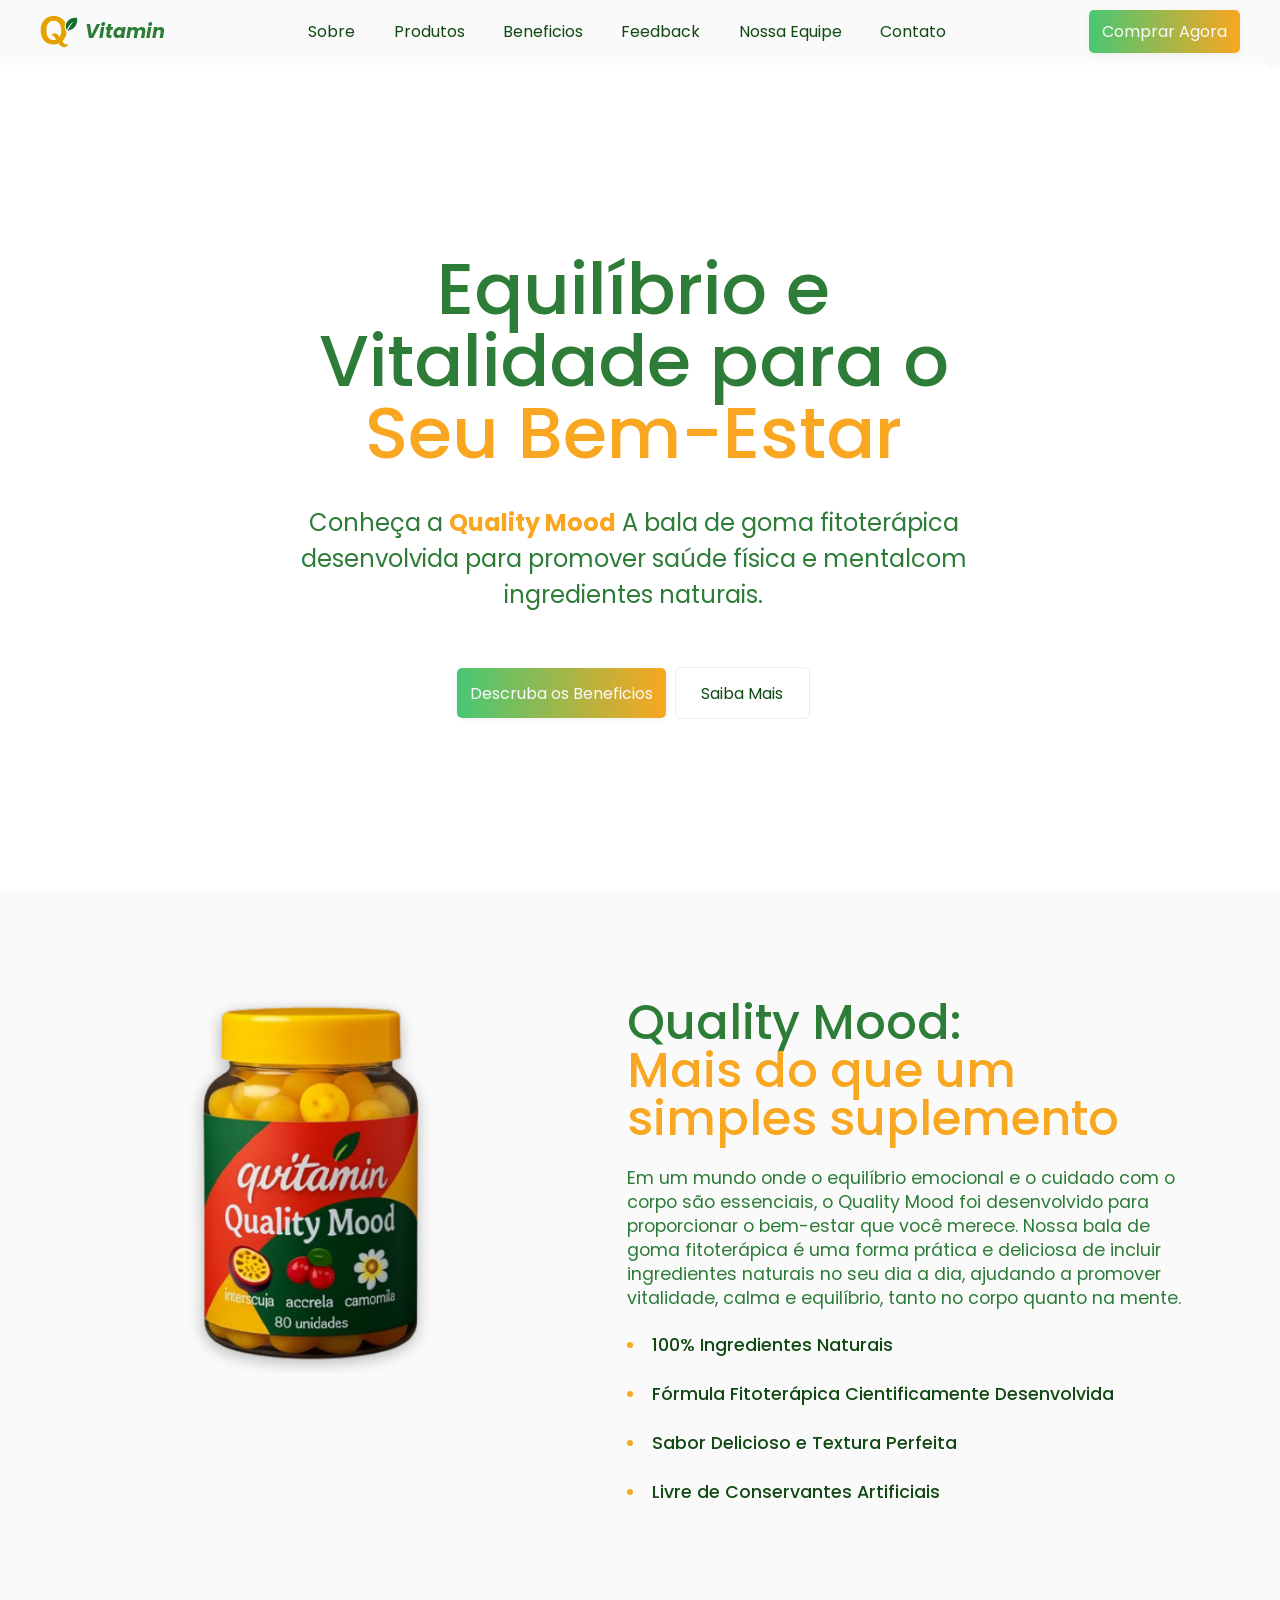
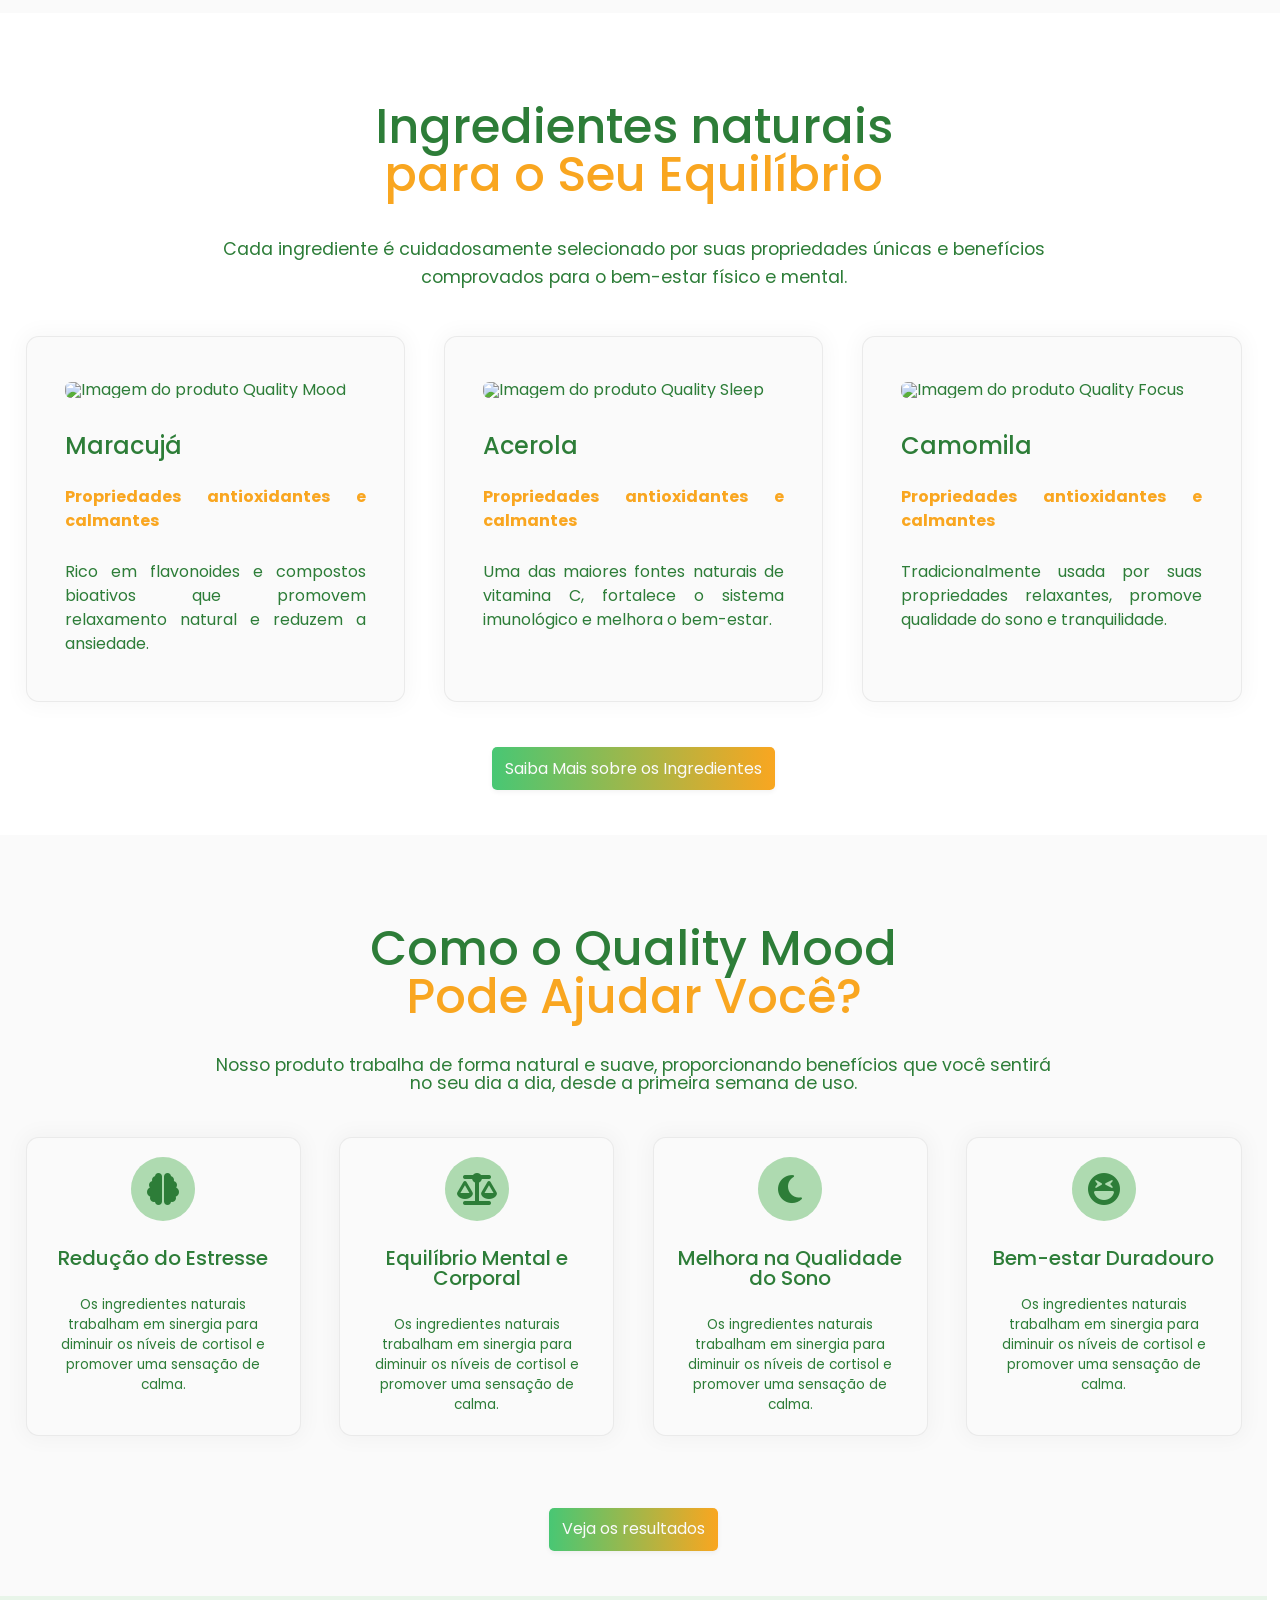
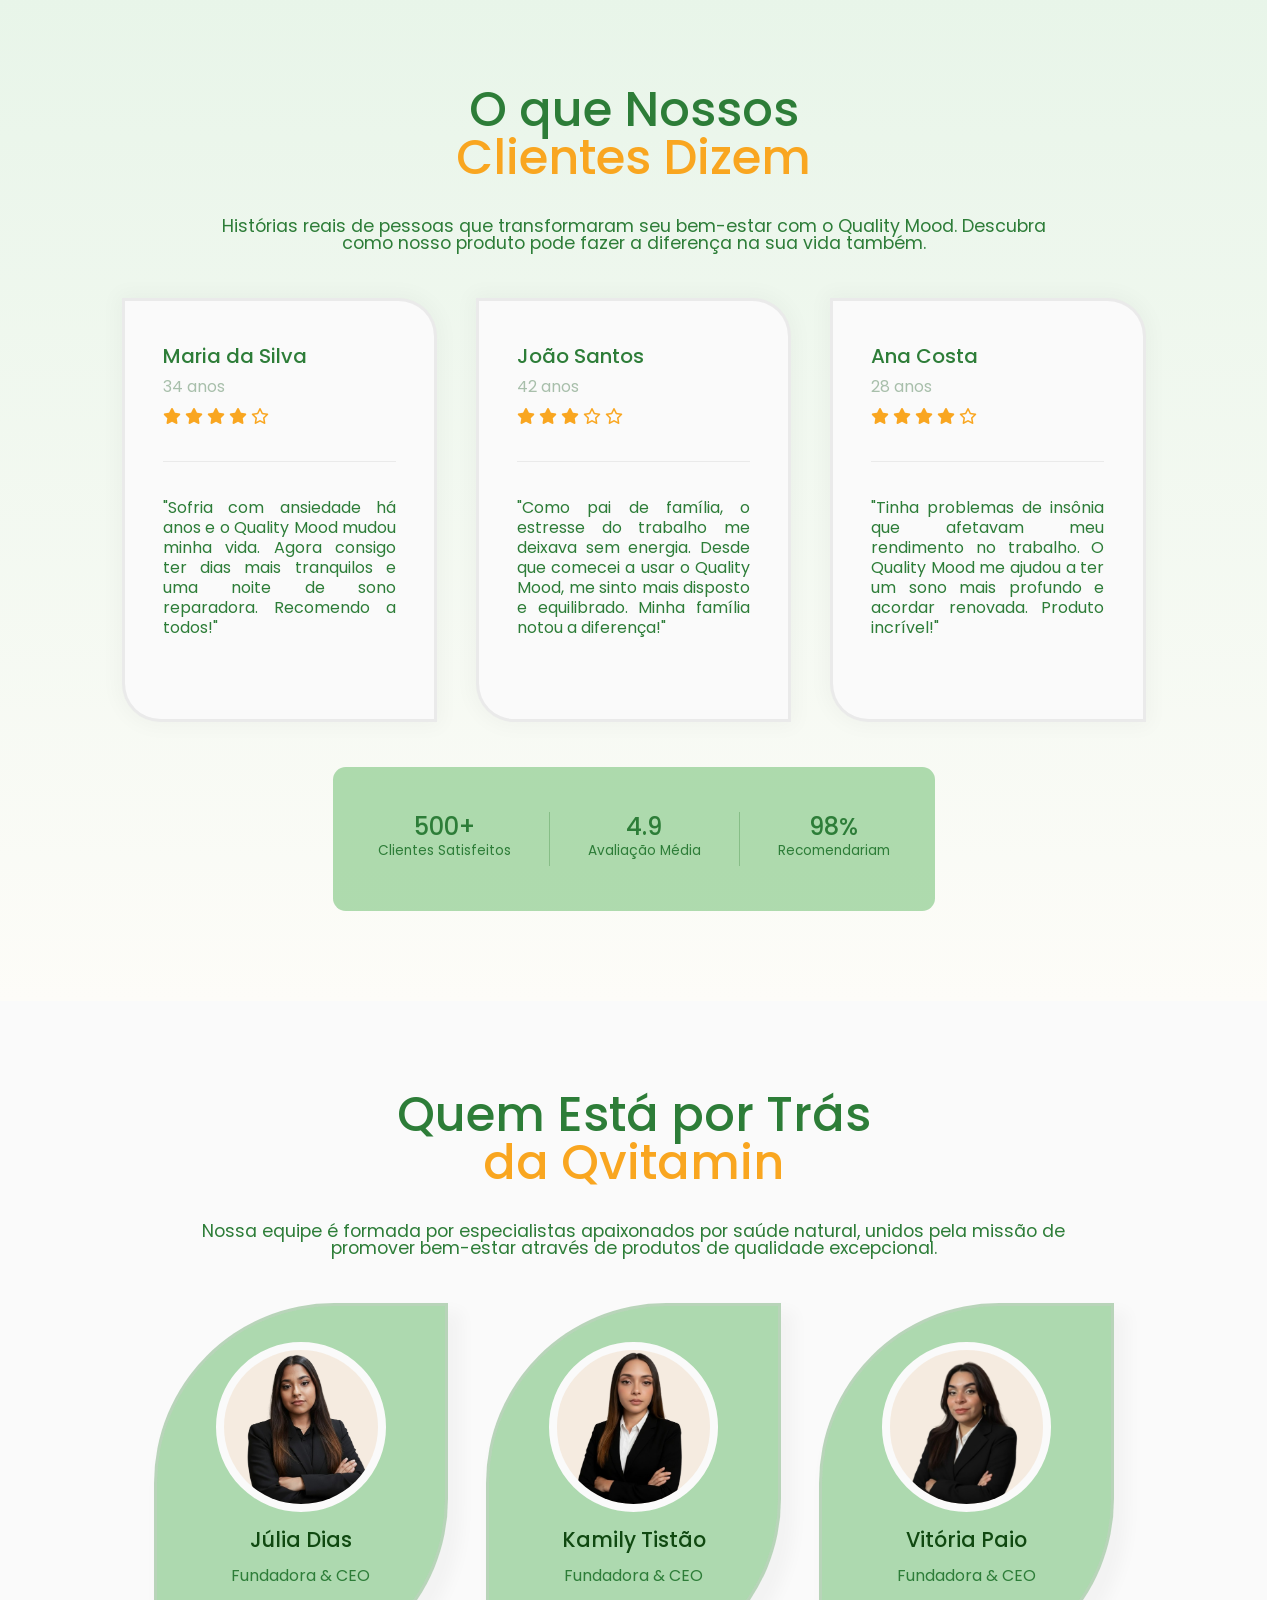
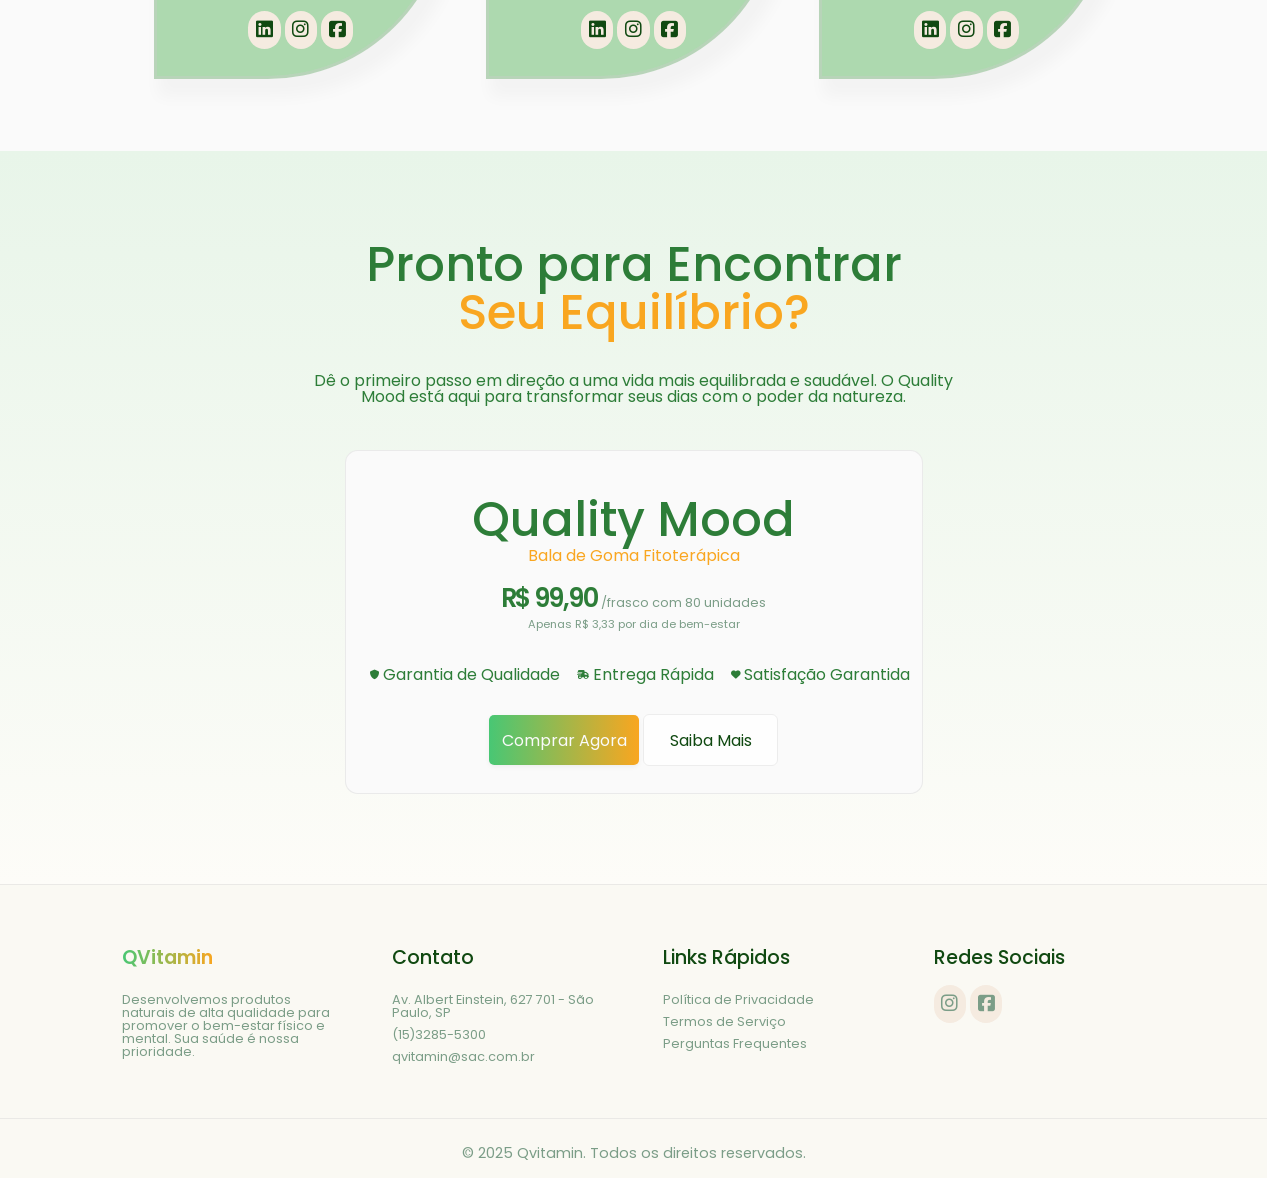
==== commit 9950f4b9: "atualização de informações 1.0" ====
--- a/index.html
+++ b/index.html
@@ -289,9 +289,9 @@
 
             <div class="footer-info">
                 <h4>Contato</h4>
-                <p>Rua das Flores, 123 - São Paulo, SP</p>
-                <p>(11) 1234-5678</p>
-                <p>qvitamin@qvitamin.com</p>
+                <p>Av. Albert Einstein, 627 701 - São Paulo, SP</p>
+                <p>(15)3285-5300</p>
+                <p>qvitamin@sac.com.br</p>    
             </div>
             <div class="footer-info">
                 <h4>Links Rápidos</h4>
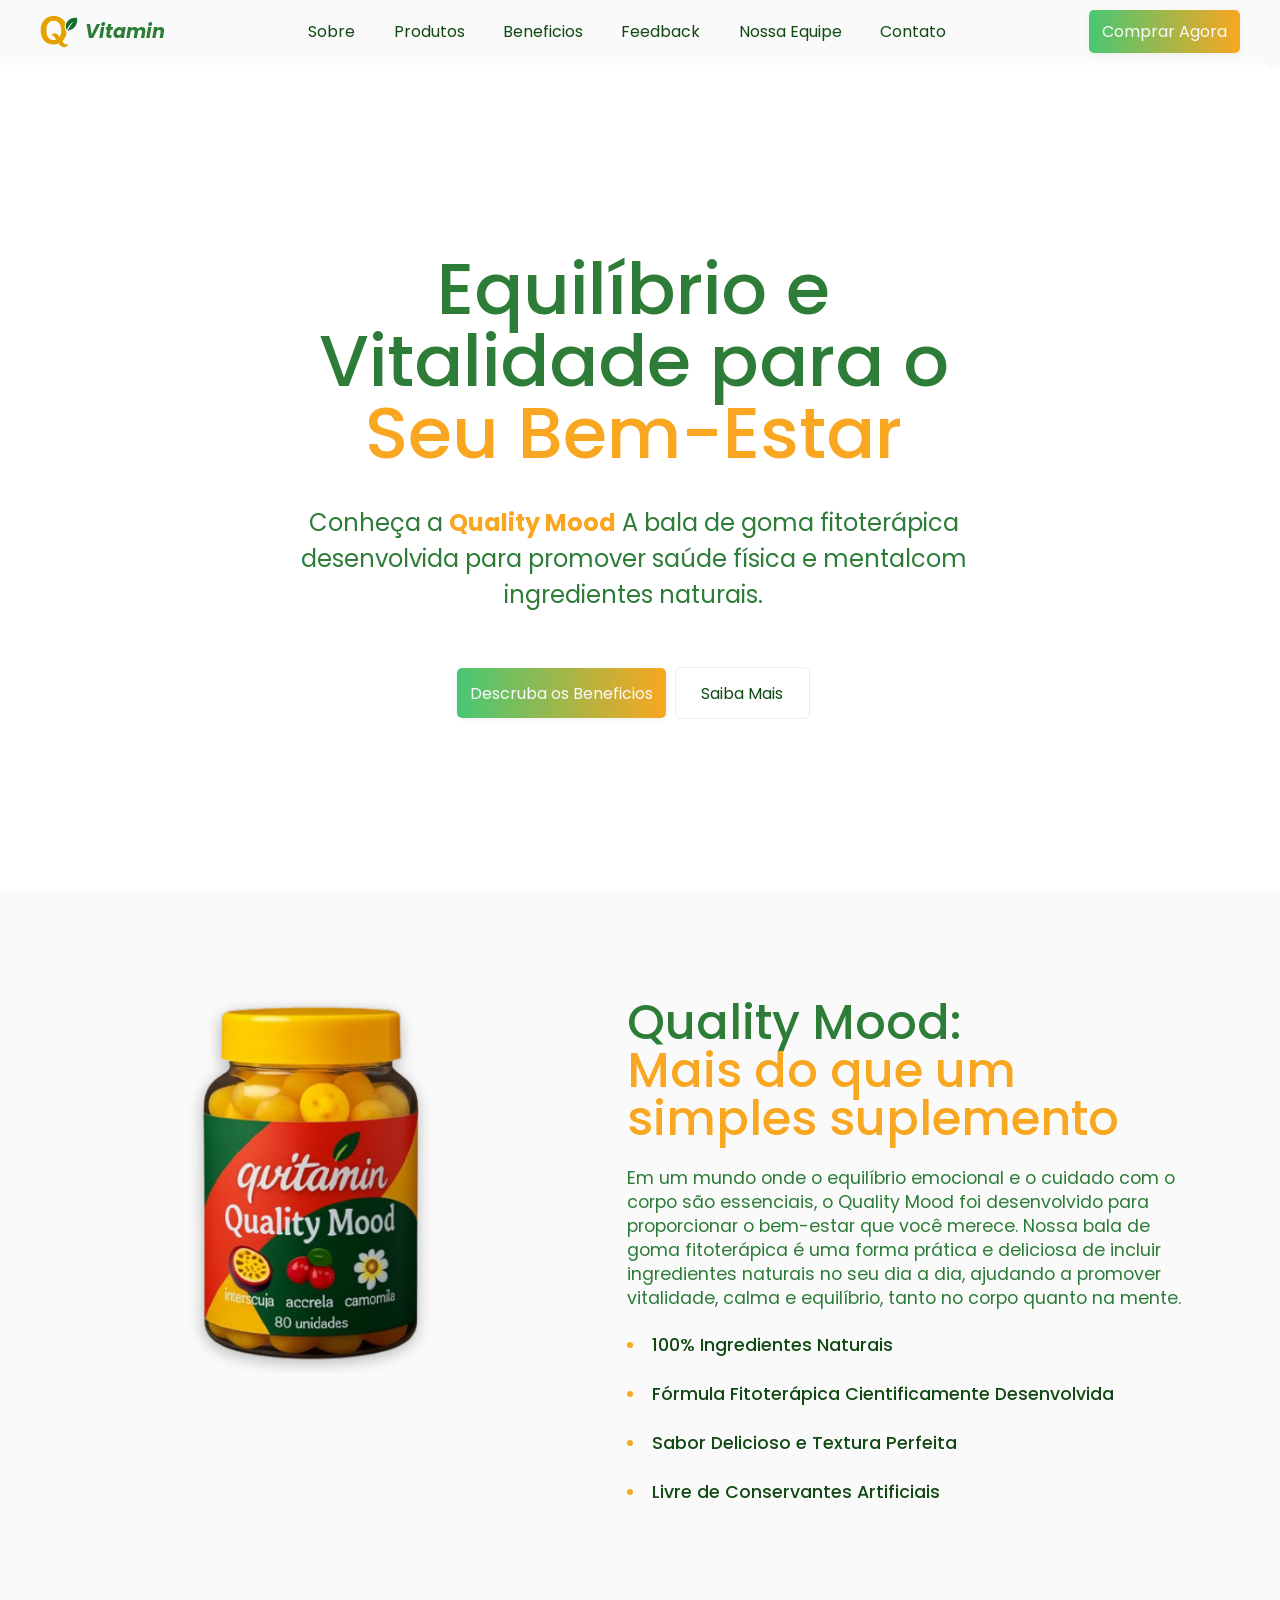
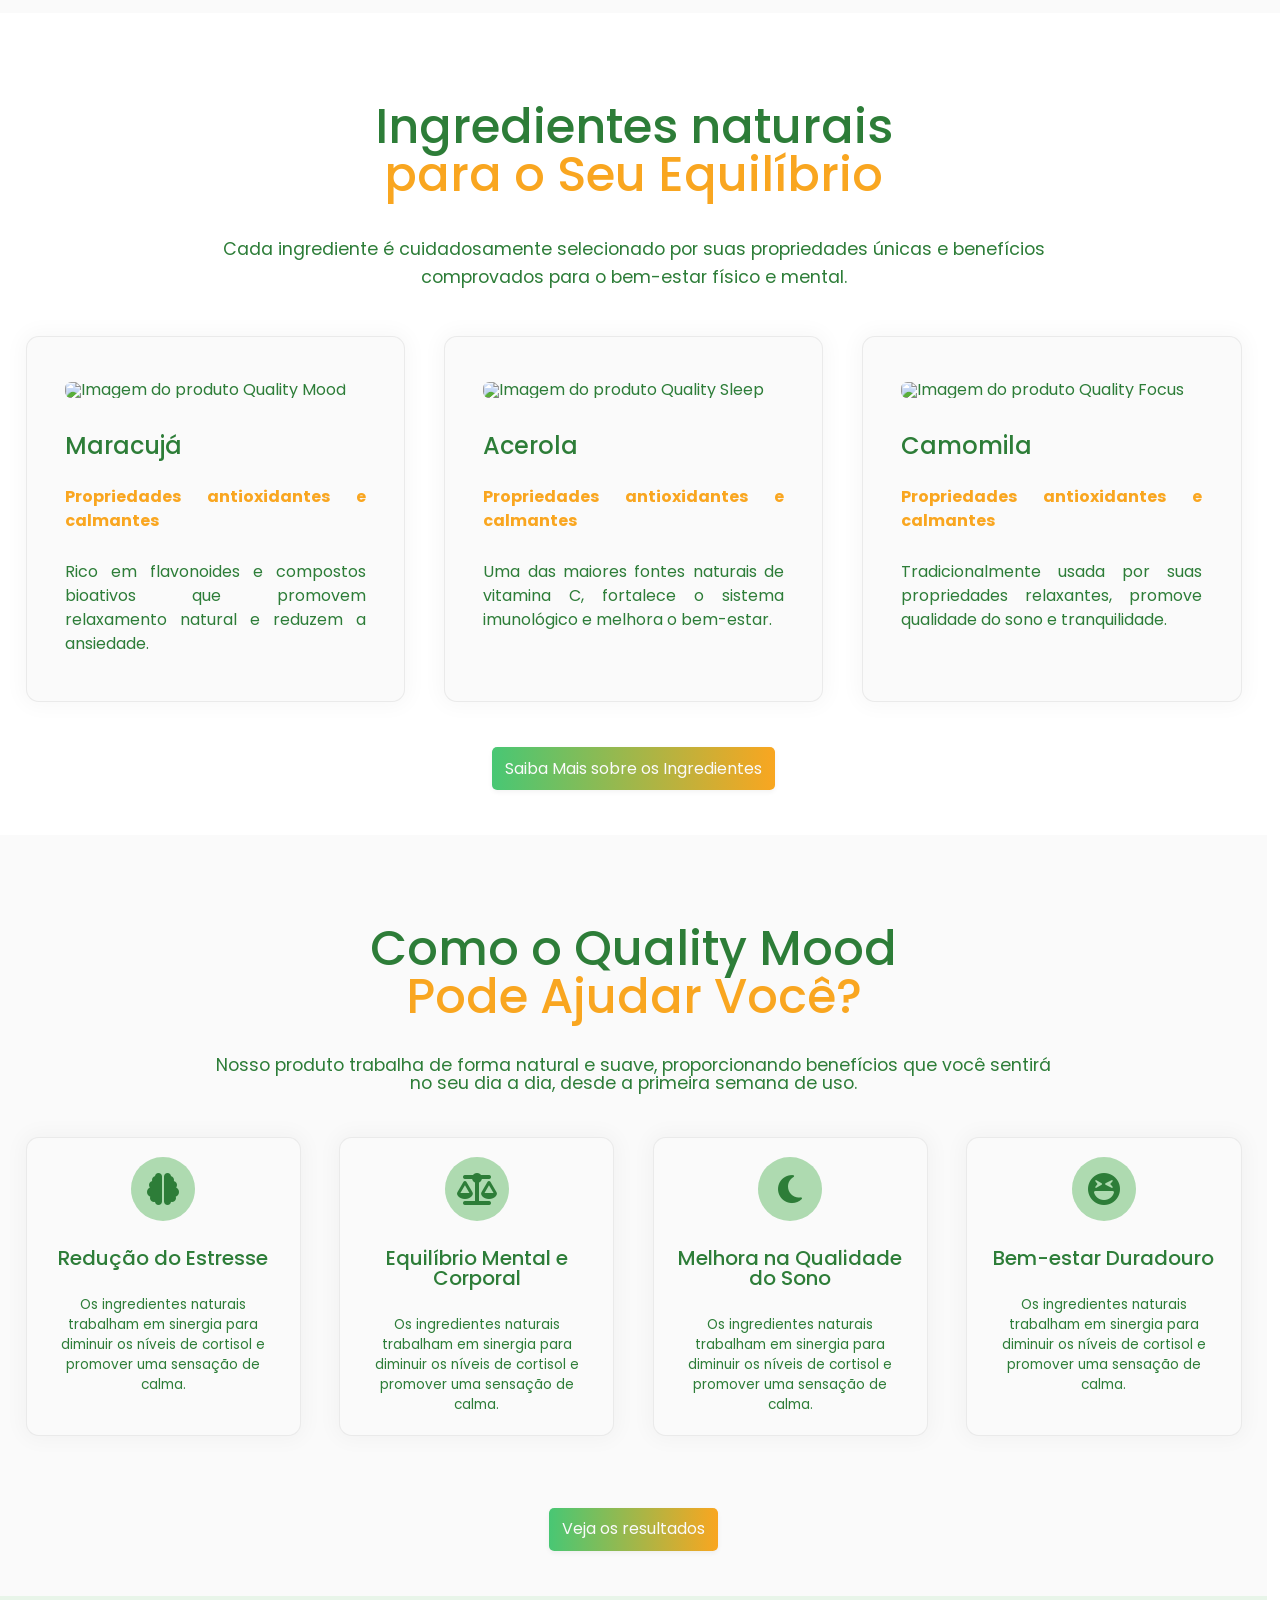
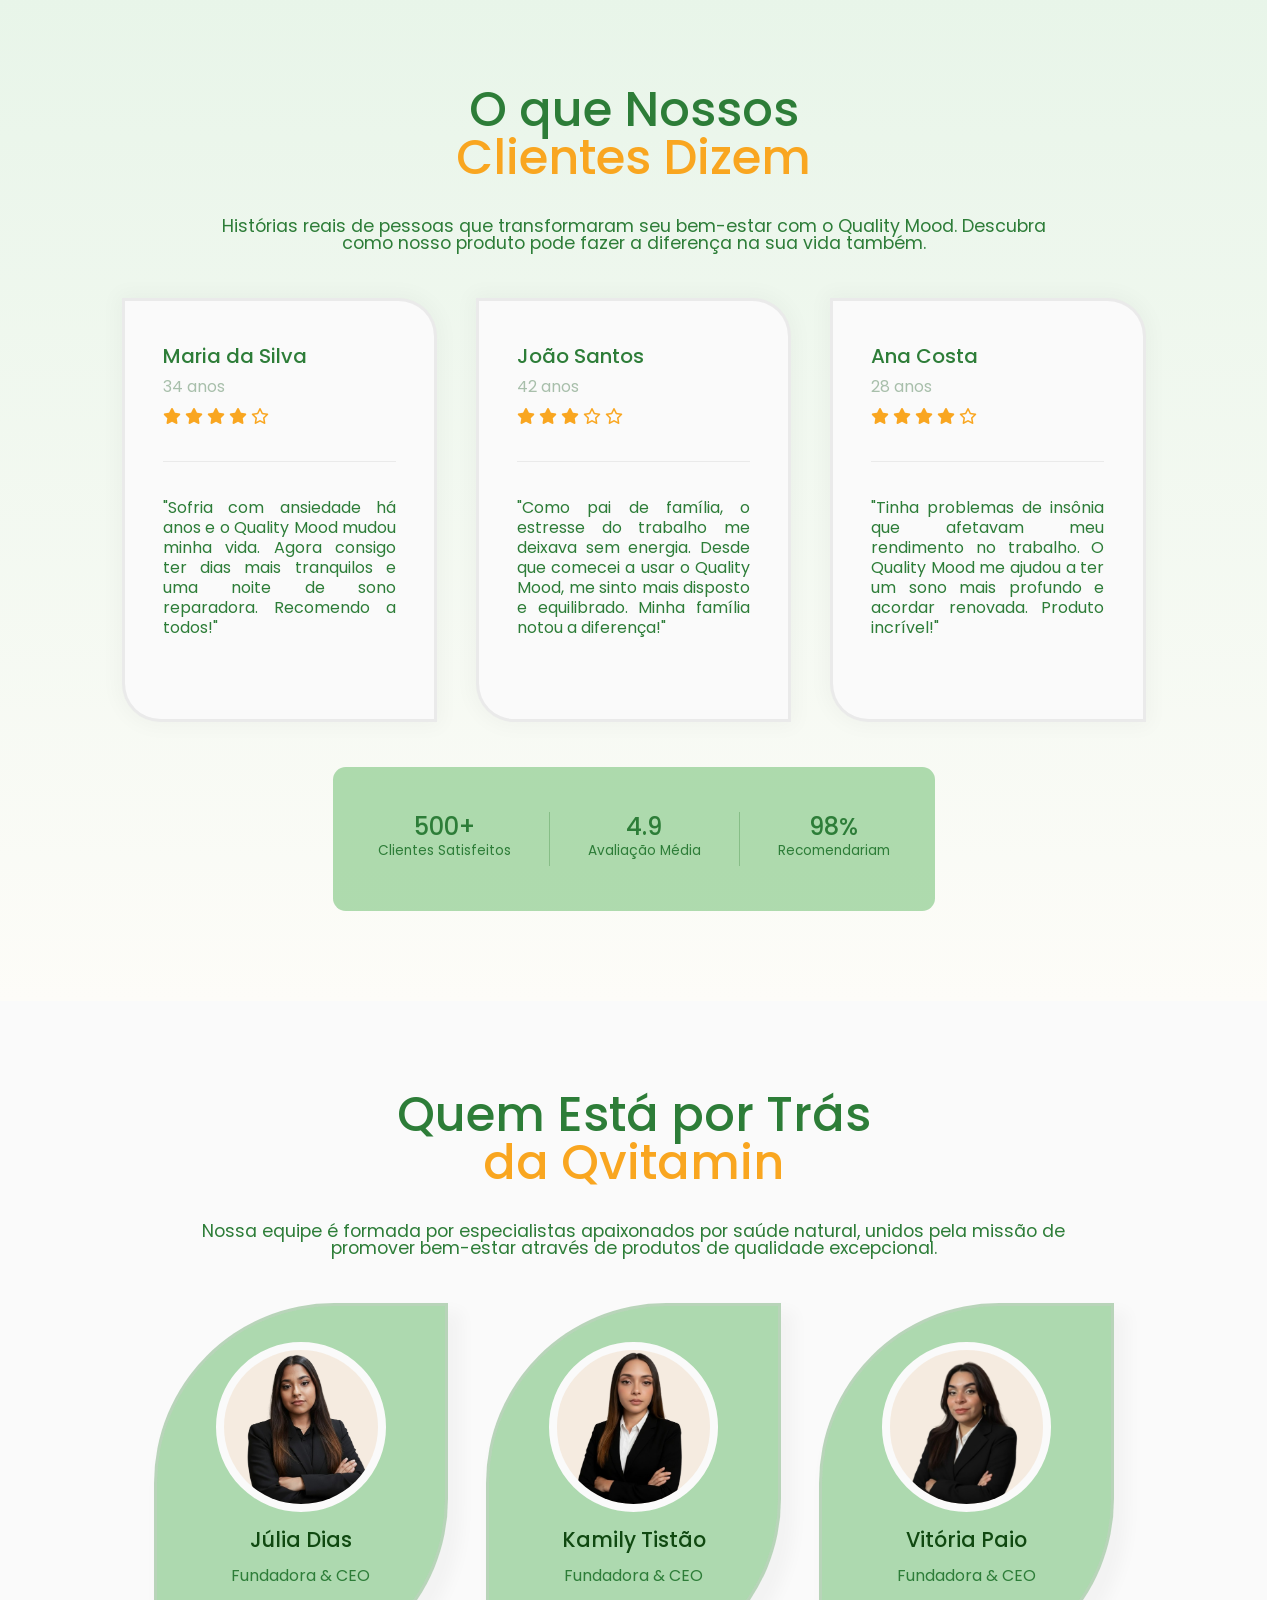
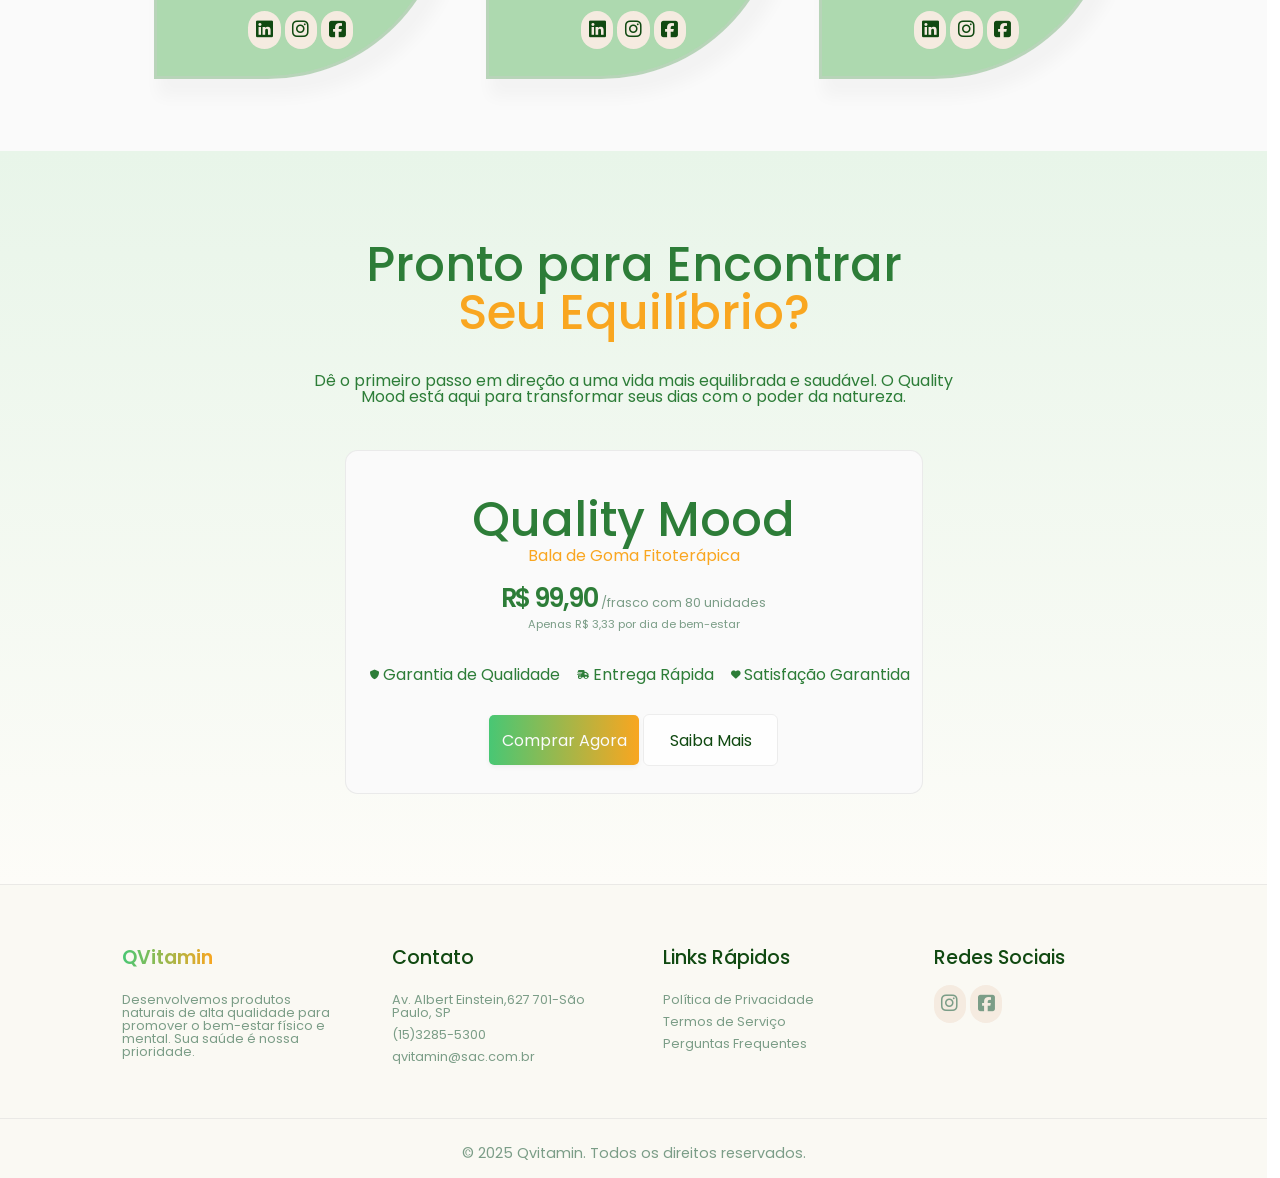
==== commit 8f876696: "Criação README" ====
--- a/index.html
+++ b/index.html
@@ -289,7 +289,7 @@
 
             <div class="footer-info">
                 <h4>Contato</h4>
-                <p>Av. Albert Einstein, 627 701 - São Paulo, SP</p>
+                <p>Av. Albert Einstein,627 701-São Paulo, SP</p>
                 <p>(15)3285-5300</p>
                 <p>qvitamin@sac.com.br</p>    
             </div>
